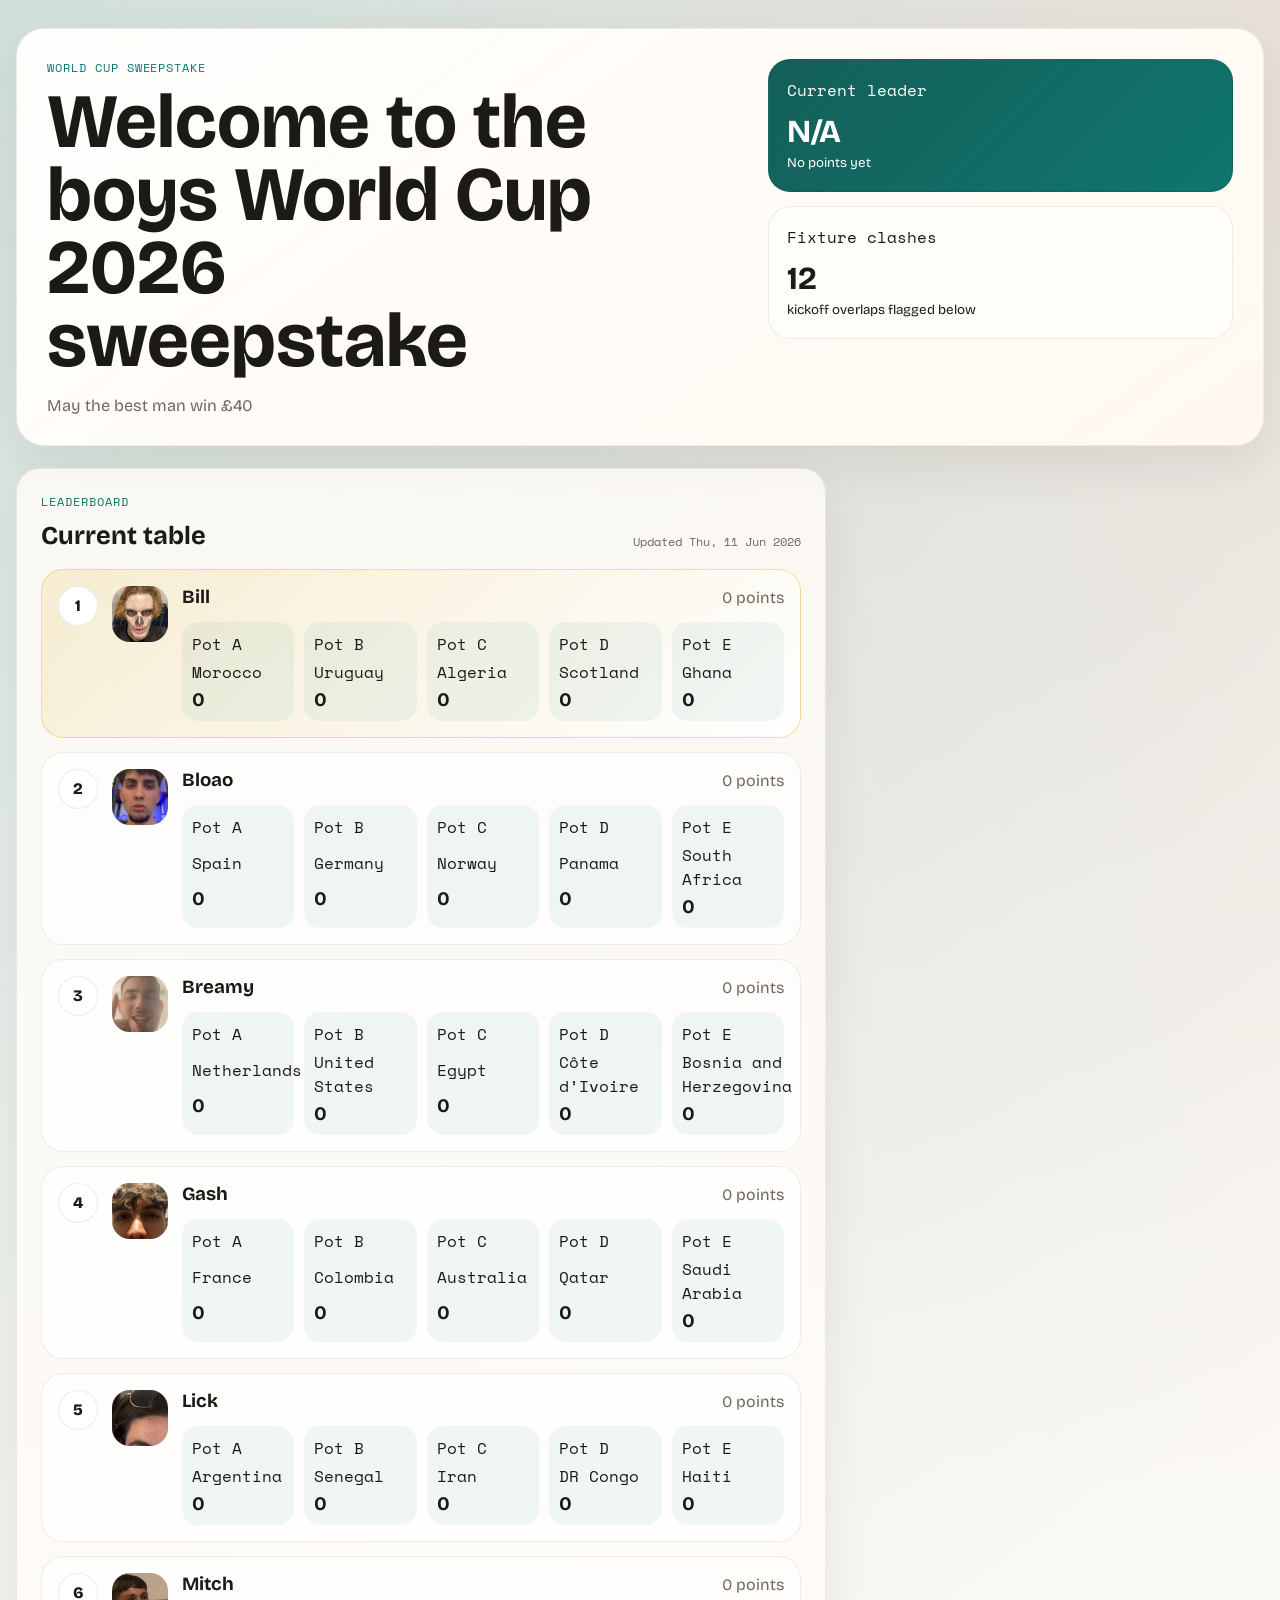
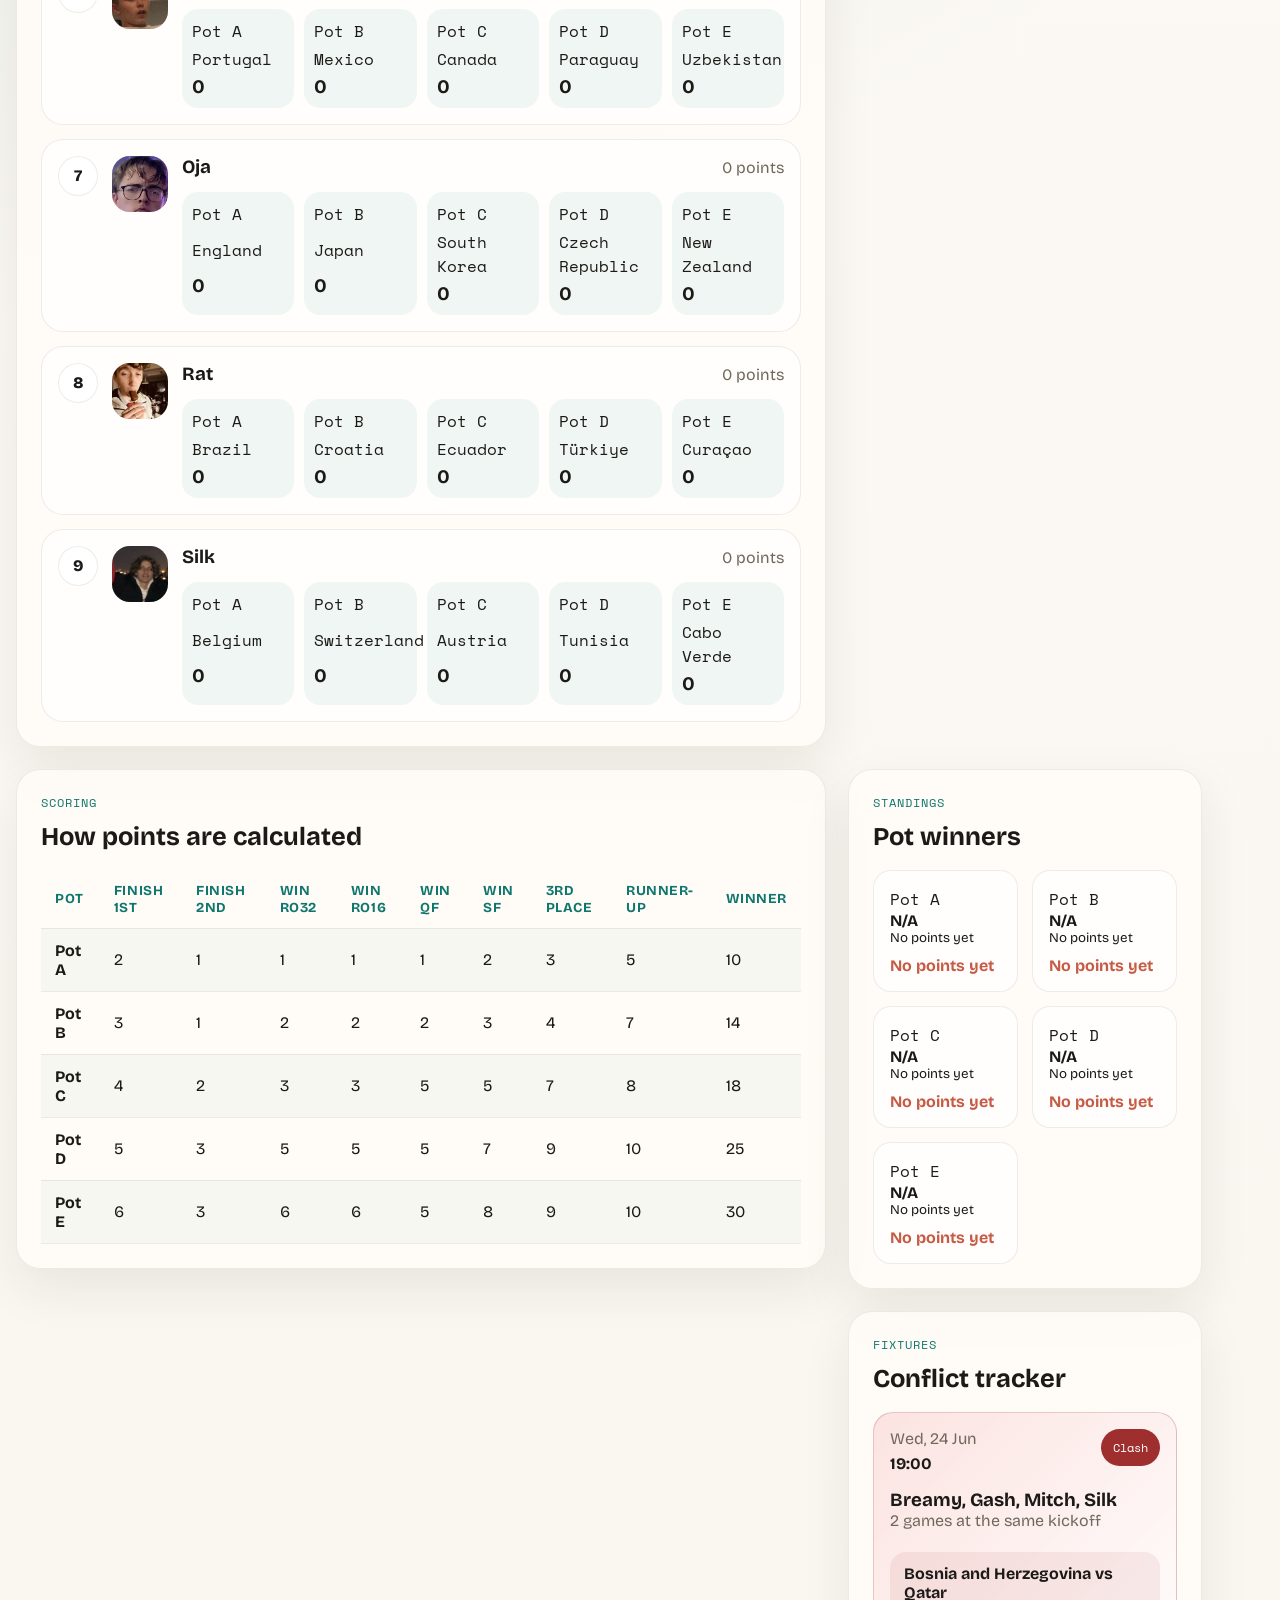
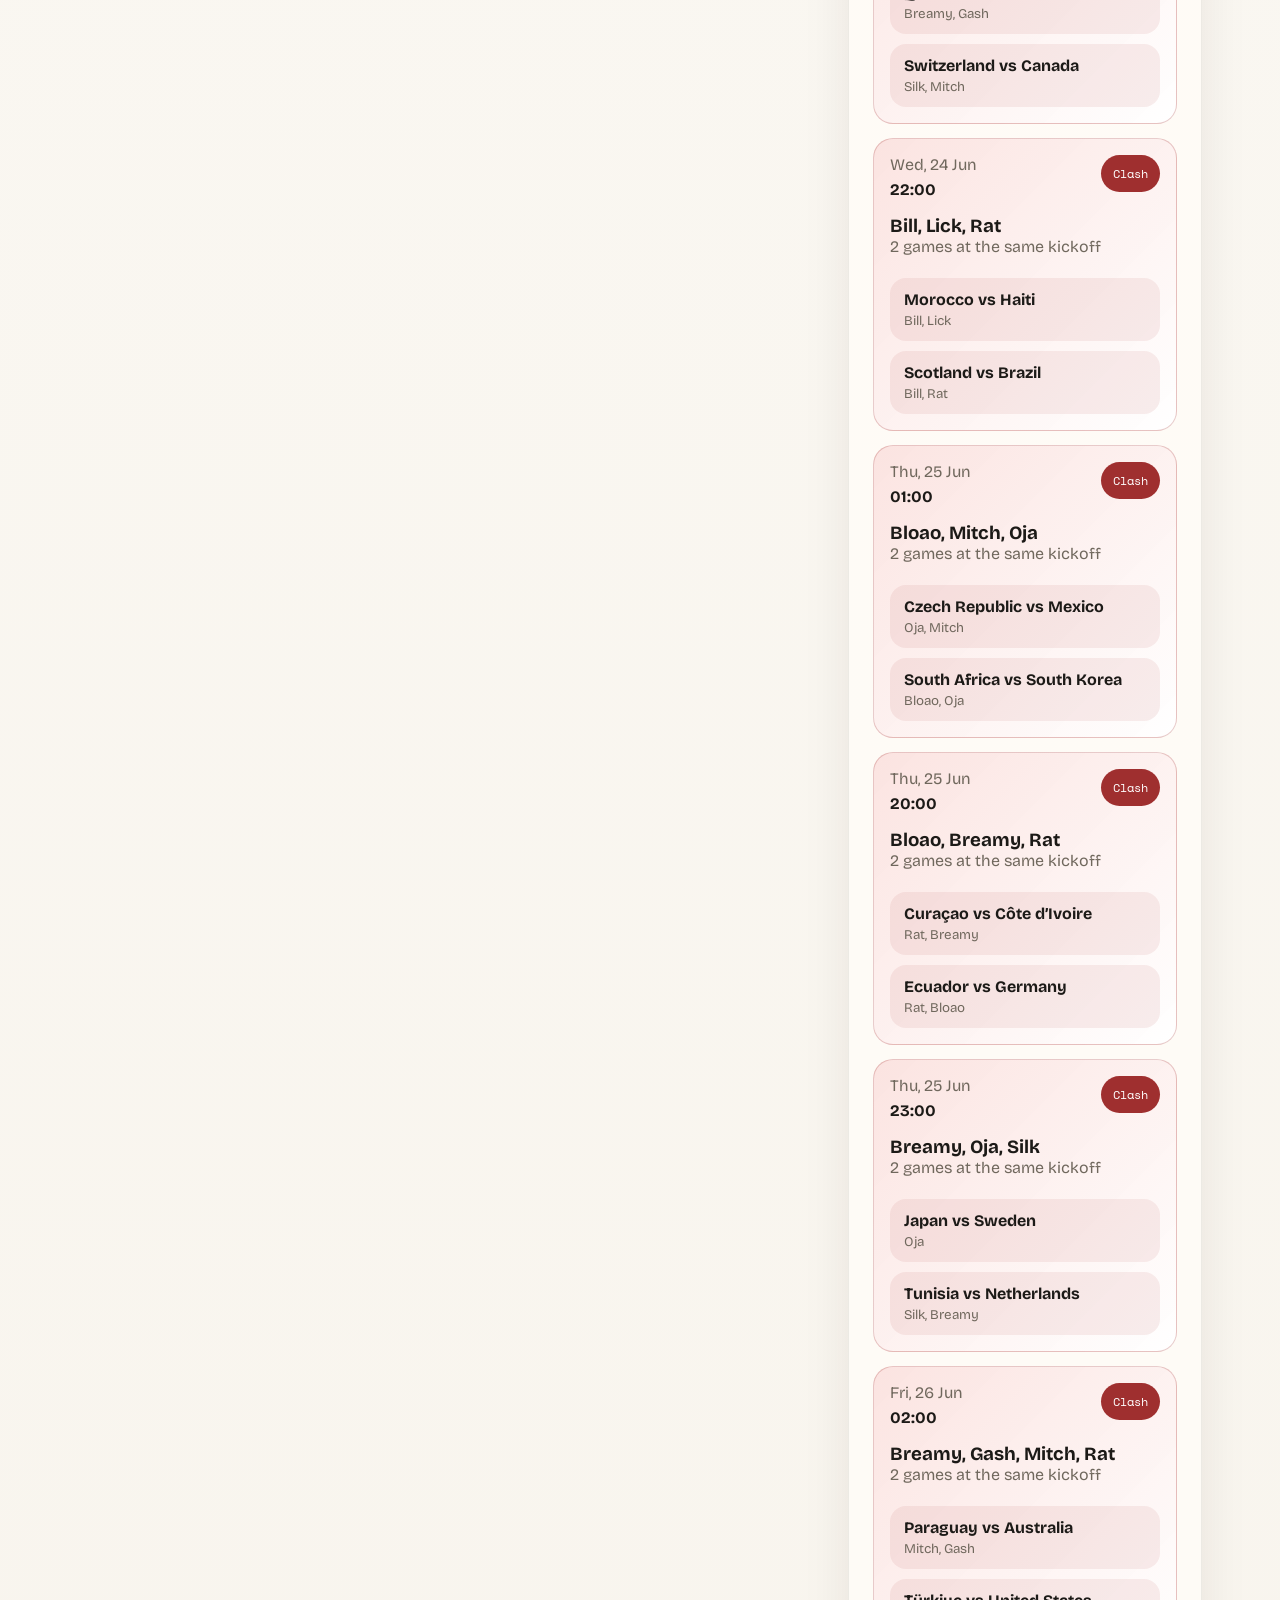
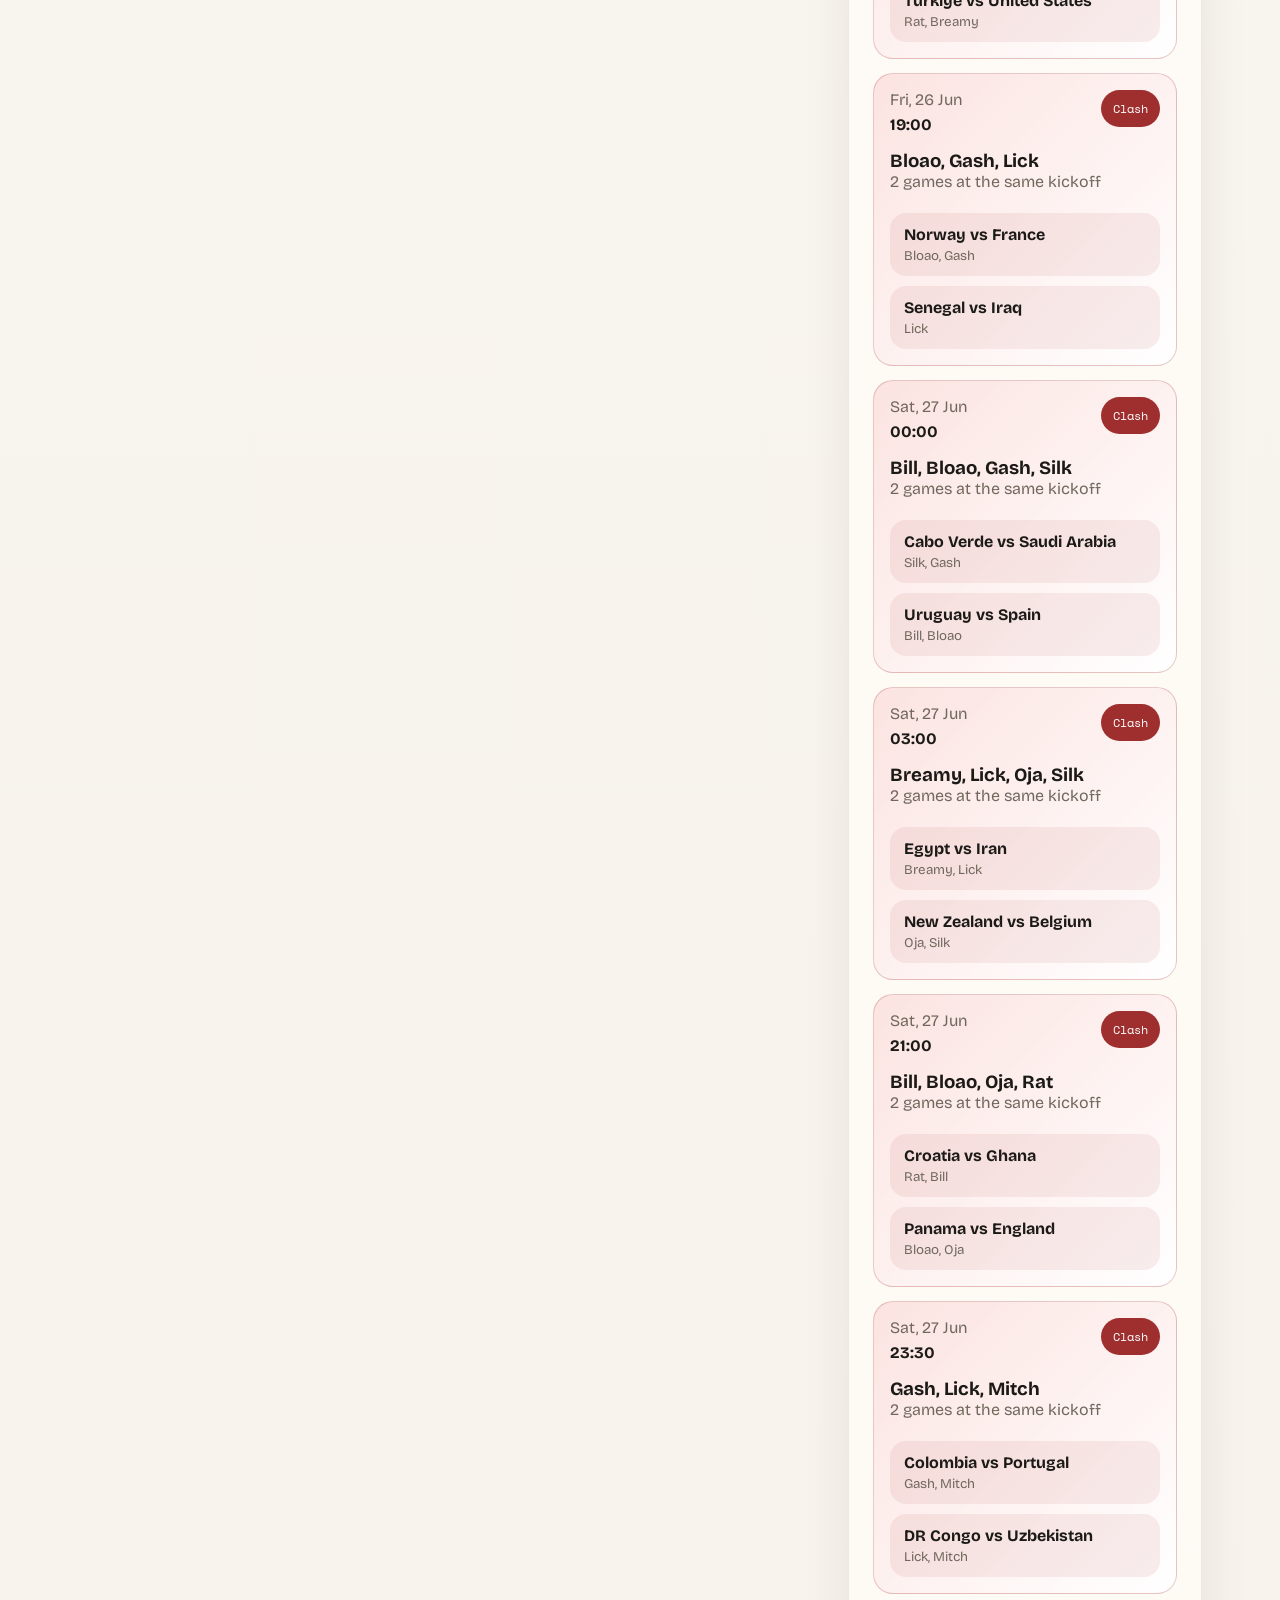
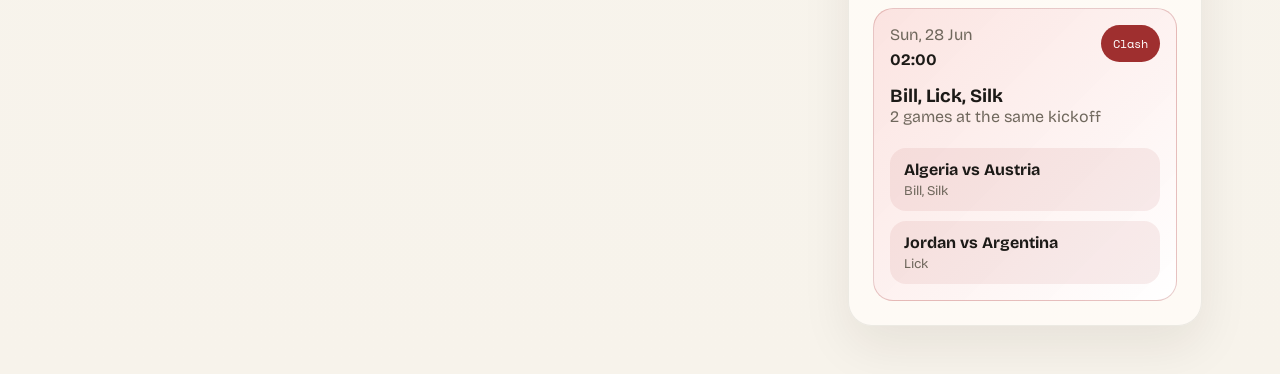
==== index.html @ d871d8a0 "Tighten layout and capitalise displayed names" ====
<!DOCTYPE html>
<html lang="en">
  <head>
    <meta charset="UTF-8" />
    <meta name="viewport" content="width=device-width, initial-scale=1.0" />
    <title>World Cup Sweepstake</title>
    <link rel="preconnect" href="https://fonts.googleapis.com" />
    <link rel="preconnect" href="https://fonts.gstatic.com" crossorigin />
    <link
      href="https://fonts.googleapis.com/css2?family=Bricolage+Grotesque:wght@400;600;700;800&family=Space+Mono:wght@400;700&display=swap"
      rel="stylesheet"
    />
    <link rel="stylesheet" href="./styles.css" />
  </head>
  <body>
    <div class="page-shell">
      <header class="hero">
        <div class="hero-copy">
          <p class="eyebrow">World Cup Sweepstake</p>
          <h1>Welcome to the boys World Cup 2026 sweepstake</h1>
          <p class="intro">May the best man win £40</p>
        </div>
        <div class="hero-panel" id="hero-summary"></div>
      </header>

      <main class="layout">
        <section class="panel leaderboard-panel">
          <div class="panel-heading">
            <div>
              <p class="section-kicker">Leaderboard</p>
              <h2>Current table</h2>
            </div>
            <p class="panel-note" id="last-updated"></p>
          </div>
          <div class="leaderboard-list" id="leaderboard-list"></div>
        </section>

        <section class="panel scoring-panel">
          <div class="panel-heading">
            <div>
              <p class="section-kicker">Scoring</p>
              <h2>How points are calculated</h2>
            </div>
          </div>
          <div class="scoring-table-wrap">
            <table class="scoring-table" id="scoring-table"></table>
          </div>
        </section>

        <section class="panel sidebar-panel">
          <div class="panel-heading">
            <div>
              <p class="section-kicker">Standings</p>
              <h2>Pot winners</h2>
            </div>
          </div>
          <div class="mini-grid" id="pot-leaders"></div>
        </section>

        <section class="panel fixtures-panel">
          <div class="panel-heading">
            <div>
              <p class="section-kicker">Fixtures</p>
              <h2>Conflict tracker</h2>
            </div>
          </div>
          <div class="fixture-list" id="fixture-list"></div>
        </section>
      </main>
    </div>

    <script src="./app.js"></script>
  </body>
</html>
---- styles.css ----
:root {
  --bg: #f7f3eb;
  --paper: rgba(255, 252, 247, 0.84);
  --paper-strong: #fffdf8;
  --ink: #1c1a17;
  --muted: #70685d;
  --line: rgba(28, 26, 23, 0.08);
  --teal: #0f766e;
  --teal-soft: #d8f3ef;
  --gold: #e7b83d;
  --coral: #c65c46;
  --danger: #9f2f2f;
  --danger-soft: #fbe2df;
  --shadow: 0 20px 50px rgba(32, 24, 12, 0.08);
}

* {
  box-sizing: border-box;
}

body {
  margin: 0;
  font-family: "Bricolage Grotesque", sans-serif;
  color: var(--ink);
  background:
    radial-gradient(circle at top left, rgba(15, 118, 110, 0.18), transparent 28%),
    radial-gradient(circle at top right, rgba(198, 92, 70, 0.12), transparent 22%),
    linear-gradient(180deg, #fcfaf6 0%, var(--bg) 100%);
}

img {
  display: block;
  width: 100%;
}

.page-shell {
  width: min(1280px, calc(100% - 32px));
  margin: 0 auto;
  padding: 28px 0 48px;
}

.hero {
  display: grid;
  grid-template-columns: 1.35fr 0.9fr;
  gap: 24px;
  padding: 30px;
  border: 1px solid var(--line);
  border-radius: 28px;
  background:
    linear-gradient(145deg, rgba(255, 255, 255, 0.84), rgba(255, 248, 239, 0.92)),
    var(--paper);
  box-shadow: var(--shadow);
}

.eyebrow,
.section-kicker,
.panel-note,
.summary-card span,
.mini-card span,
.fixture-flag,
.pick-breakdown span {
  font-family: "Space Mono", monospace;
}

.eyebrow,
.section-kicker {
  margin: 0 0 10px;
  color: var(--teal);
  text-transform: uppercase;
  letter-spacing: 0.08em;
  font-size: 0.75rem;
}

.hero h1 {
  margin: 0;
  max-width: 12ch;
  font-size: clamp(2.4rem, 6vw, 4.8rem);
  line-height: 0.95;
}

.intro {
  max-width: 54ch;
  margin: 18px 0 0;
  font-size: 1.02rem;
  color: var(--muted);
}

.hero-panel {
  display: grid;
  gap: 14px;
  align-content: start;
}

.summary-card {
  padding: 18px 18px 20px;
  border-radius: 22px;
  border: 1px solid var(--line);
  background: var(--paper-strong);
}

.summary-card.accent {
  background: linear-gradient(135deg, #145f59, #0f766e);
  color: white;
}

.summary-card span,
.summary-card small {
  display: block;
}

.summary-card strong {
  display: block;
  margin: 10px 0 4px;
  font-size: 2rem;
}

.layout {
  display: grid;
  grid-template-columns: 1.15fr 0.85fr;
  gap: 22px;
  margin-top: 22px;
  align-items: start;
}

.panel {
  padding: 24px;
  border-radius: 24px;
  border: 1px solid var(--line);
  background: var(--paper);
  box-shadow: var(--shadow);
}

.panel-heading {
  display: flex;
  justify-content: space-between;
  gap: 20px;
  align-items: flex-end;
  margin-bottom: 18px;
}

.panel-heading h2 {
  margin: 0;
  font-size: 1.6rem;
}

.panel-note {
  margin: 0;
  color: var(--muted);
  font-size: 0.78rem;
}

.leaderboard-panel,
.scoring-panel {
  grid-column: 1 / 2;
}

.sidebar-panel,
.fixtures-panel {
  grid-column: 2 / 3;
}

.leaderboard-list,
.fixture-list,
.mini-grid {
  display: grid;
  gap: 14px;
}

.leader-row {
  display: grid;
  grid-template-columns: auto auto 1fr;
  gap: 14px;
  padding: 16px;
  border-radius: 22px;
  border: 1px solid var(--line);
  background: rgba(255, 255, 255, 0.68);
}

.leader-row.top {
  background: linear-gradient(135deg, rgba(231, 184, 61, 0.18), rgba(255, 255, 255, 0.9));
  border-color: rgba(231, 184, 61, 0.45);
}

.rank-chip {
  width: 40px;
  height: 40px;
  border-radius: 999px;
  display: grid;
  place-items: center;
  font-weight: 800;
  background: #fff;
  border: 1px solid var(--line);
}

.avatar {
  width: 56px;
  height: 56px;
  border-radius: 18px;
  overflow: hidden;
  display: grid;
  place-items: center;
  font-weight: 800;
  background: linear-gradient(135deg, var(--teal-soft), #fdf6e3);
  color: var(--teal);
}

.avatar.has-photo {
  background: #ddd;
}

.avatar img {
  width: 100%;
  height: 100%;
  object-fit: cover;
  transform: translate(var(--photo-offset-x, 0%), var(--photo-offset-y, 0%)) scale(var(--photo-scale, 1));
  transform-origin: center;
}

.leader-head {
  display: flex;
  justify-content: space-between;
  gap: 16px;
  align-items: baseline;
}

.leader-head h3,
.fixture-main h3 {
  margin: 0;
}

.leader-head p,
.fixture-main p {
  margin: 0;
  color: var(--muted);
}

.pick-breakdown {
  list-style: none;
  margin: 14px 0 0;
  padding: 0;
  display: grid;
  grid-template-columns: repeat(5, minmax(0, 1fr));
  gap: 10px;
}

.pick-breakdown li {
  display: grid;
  gap: 4px;
  padding: 10px;
  border-radius: 16px;
  background: rgba(15, 118, 110, 0.06);
}

.pick-breakdown strong {
  font-size: 1.2rem;
}

.mini-grid {
  grid-template-columns: repeat(2, minmax(0, 1fr));
}

.mini-card {
  padding: 16px;
  border-radius: 18px;
  background: rgba(255, 255, 255, 0.72);
  border: 1px solid var(--line);
}

.mini-card strong,
.mini-card small,
.mini-card em {
  display: block;
}

.mini-card em {
  margin-top: 10px;
  font-style: normal;
  color: var(--coral);
  font-weight: 700;
}

.fixture-row {
  display: grid;
  gap: 16px;
  padding: 16px;
  border-radius: 20px;
  background: rgba(255, 255, 255, 0.76);
  border: 1px solid var(--line);
}

.fixture-row.conflict {
  background: linear-gradient(135deg, rgba(251, 226, 223, 0.95), rgba(255, 255, 255, 0.92));
  border-color: rgba(159, 47, 47, 0.24);
}

.fixture-row p {
  margin: 0 0 6px;
  color: var(--muted);
}

.fixture-slot {
  display: flex;
  justify-content: space-between;
  gap: 16px;
  align-items: flex-start;
}

.fixture-games {
  display: grid;
  gap: 10px;
}

.fixture-game {
  padding: 12px 14px;
  border-radius: 16px;
  background: rgba(159, 47, 47, 0.08);
}

.fixture-game strong,
.fixture-game small {
  display: block;
}

.fixture-game small {
  margin-top: 4px;
  color: var(--muted);
}

.fixture-flag {
  padding: 9px 12px;
  border-radius: 999px;
  background: rgba(15, 118, 110, 0.1);
  color: var(--teal);
  font-size: 0.78rem;
}

.fixture-row.conflict .fixture-flag {
  background: var(--danger);
  color: white;
}

.scoring-table-wrap {
  overflow-x: auto;
}

.scoring-table {
  width: 100%;
  border-collapse: collapse;
  min-width: 760px;
}

.scoring-table th,
.scoring-table td {
  padding: 12px 14px;
  border-bottom: 1px solid var(--line);
  text-align: left;
}

.scoring-table thead th {
  font-size: 0.86rem;
  text-transform: uppercase;
  letter-spacing: 0.04em;
  color: var(--teal);
}

.scoring-table tbody tr:nth-child(odd) {
  background: rgba(15, 118, 110, 0.03);
}

@media (max-width: 980px) {
  .hero,
  .layout {
    grid-template-columns: 1fr;
  }

  .leaderboard-panel,
  .scoring-panel,
  .sidebar-panel,
  .fixtures-panel {
    grid-column: auto;
  }

  .mini-grid {
    grid-template-columns: 1fr;
  }

  .pick-breakdown {
    grid-template-columns: repeat(2, minmax(0, 1fr));
  }
}

@media (max-width: 640px) {
  .page-shell {
    width: min(100% - 20px, 1280px);
    padding-top: 16px;
  }

  .hero,
  .panel {
    padding: 18px;
    border-radius: 20px;
  }

  .hero h1 {
    max-width: none;
  }

  .leader-row,
  .fixture-row {
    grid-template-columns: 1fr;
  }

  .leader-head,
  .fixture-slot,
  .panel-heading {
    flex-direction: column;
    align-items: flex-start;
  }

  .pick-breakdown {
    grid-template-columns: 1fr;
  }
}
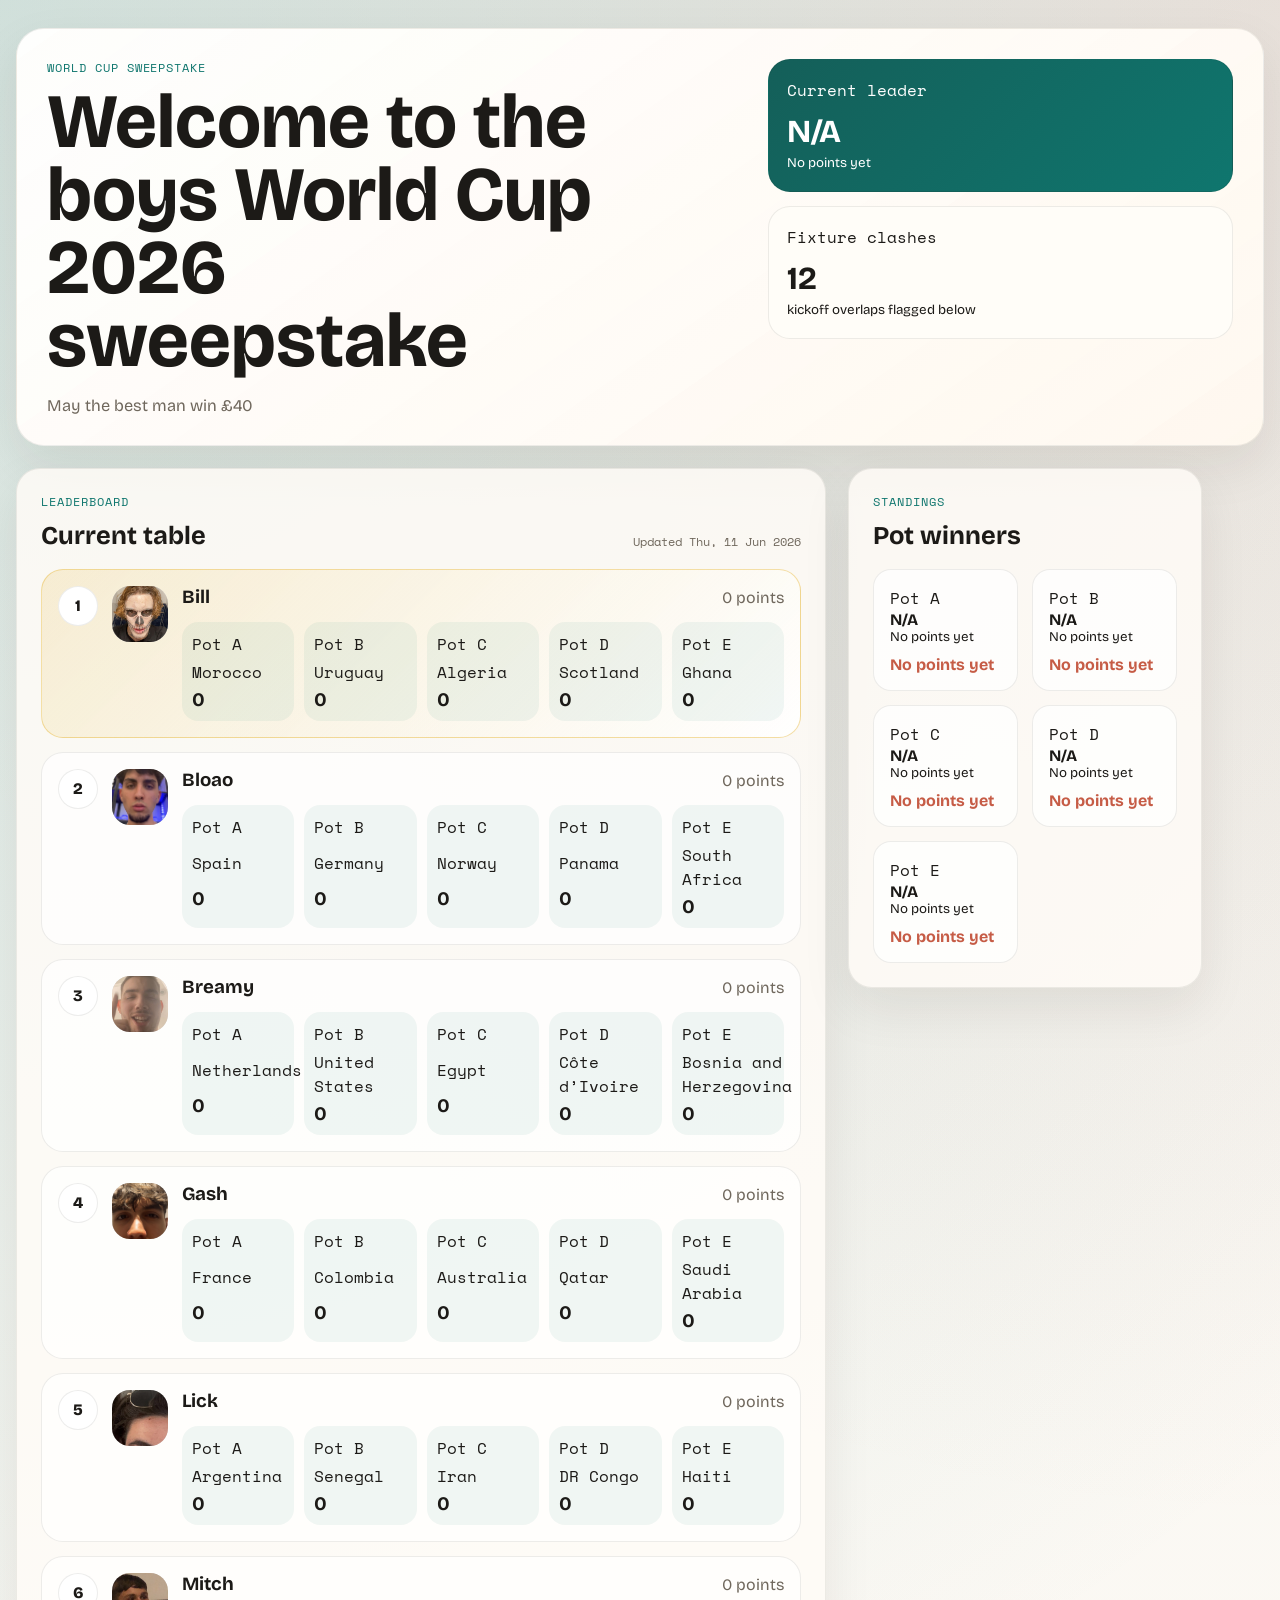
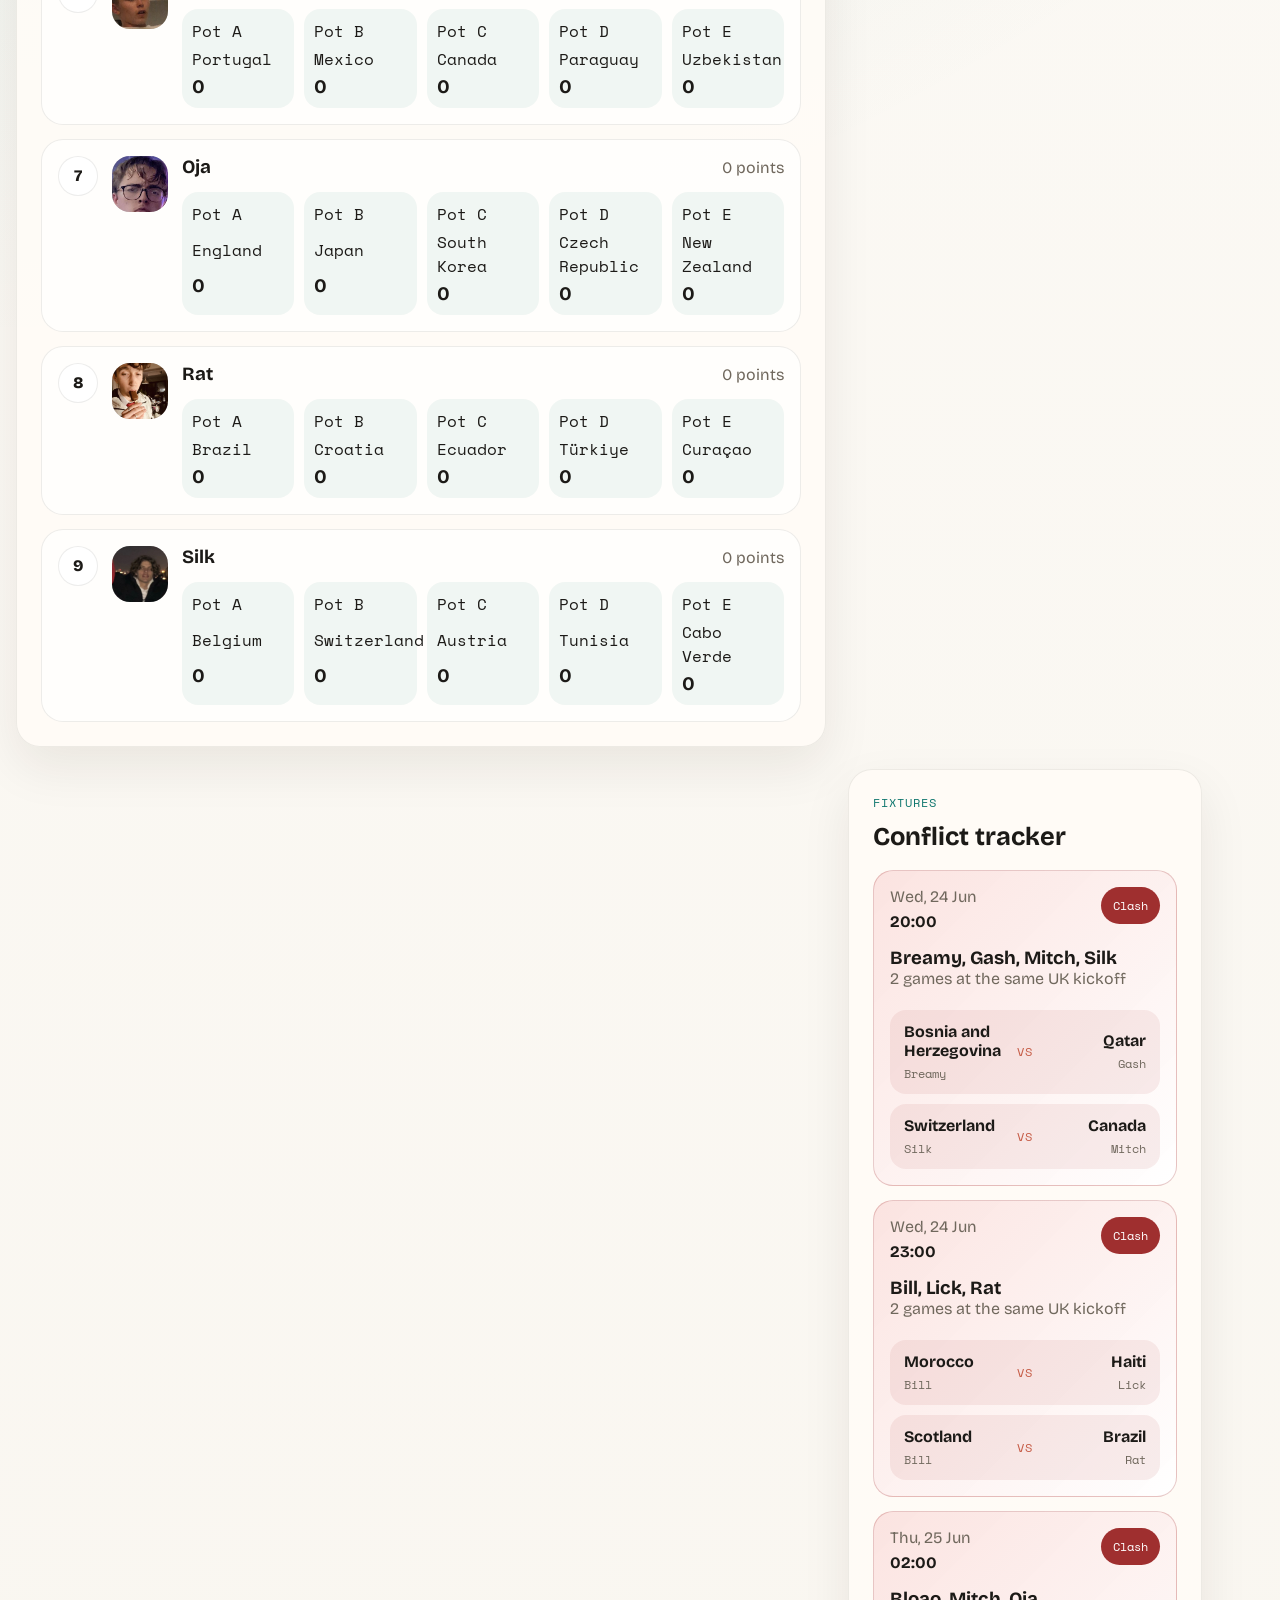
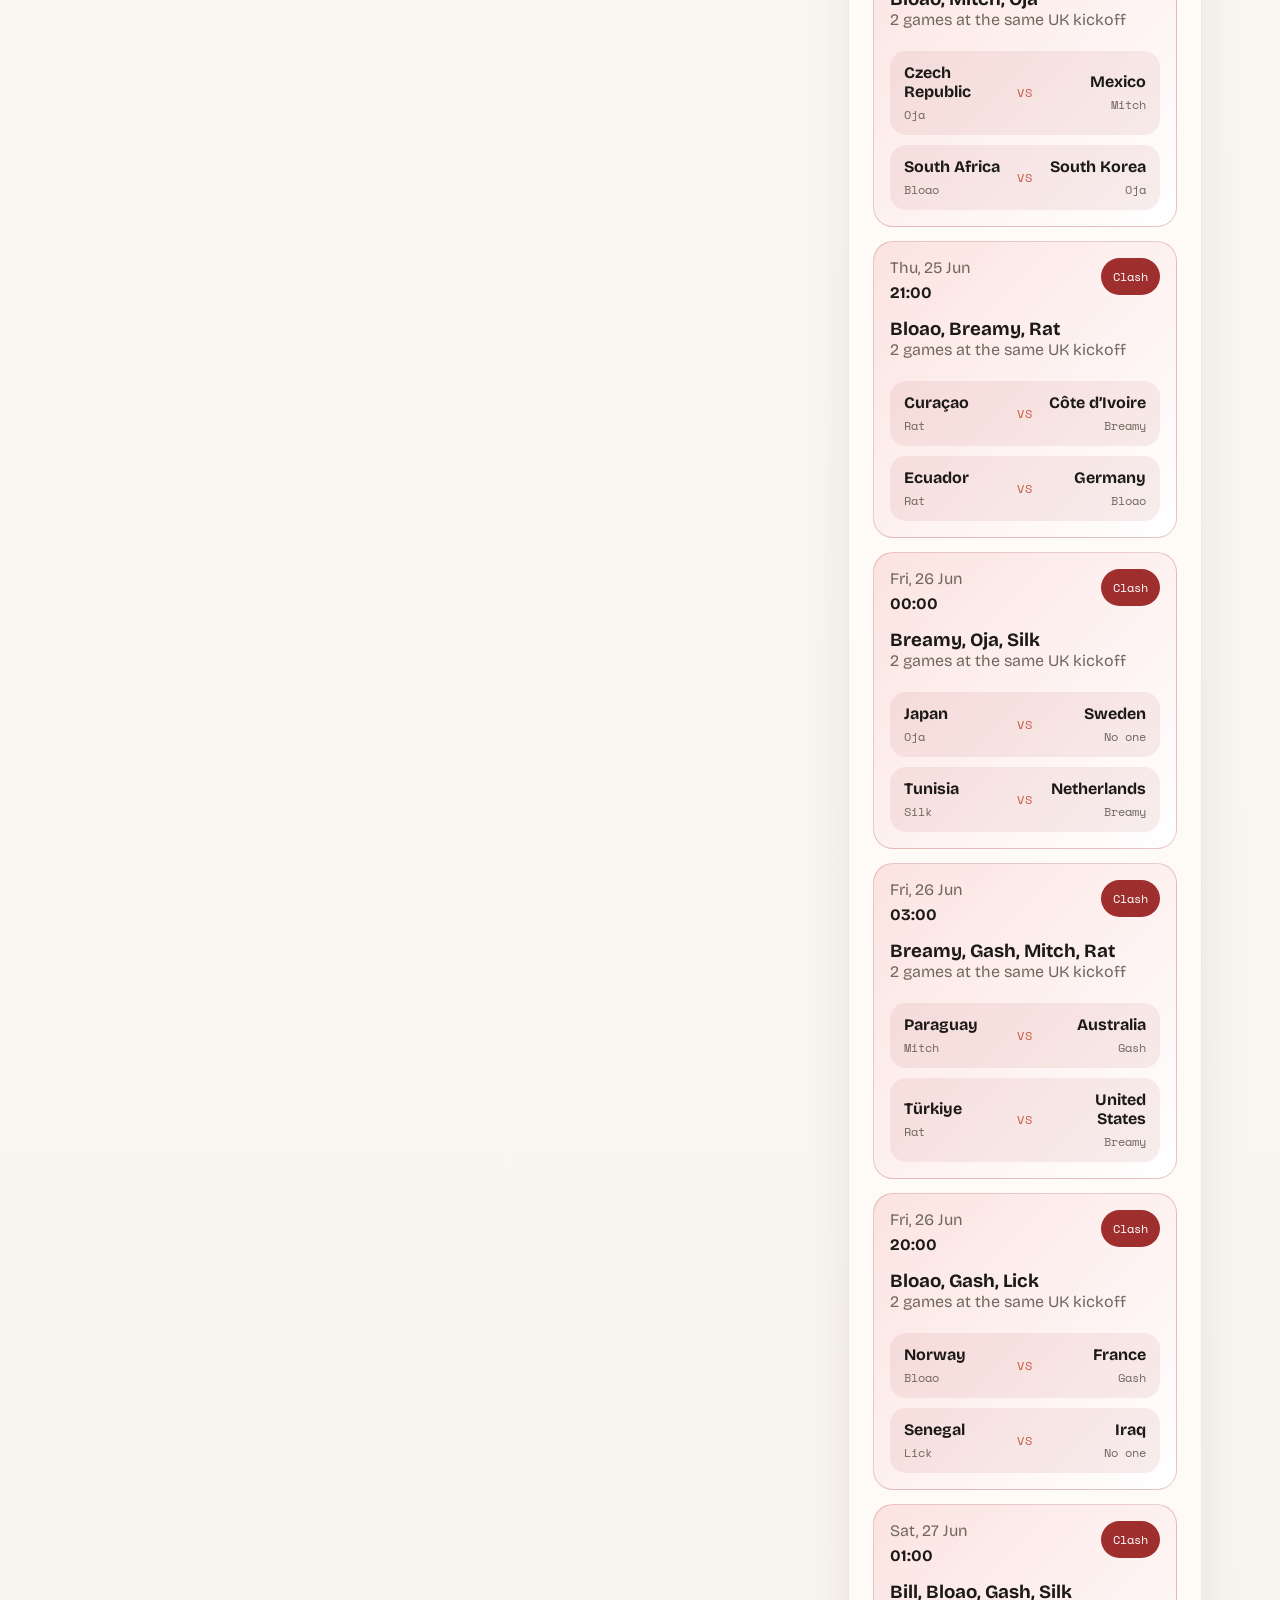
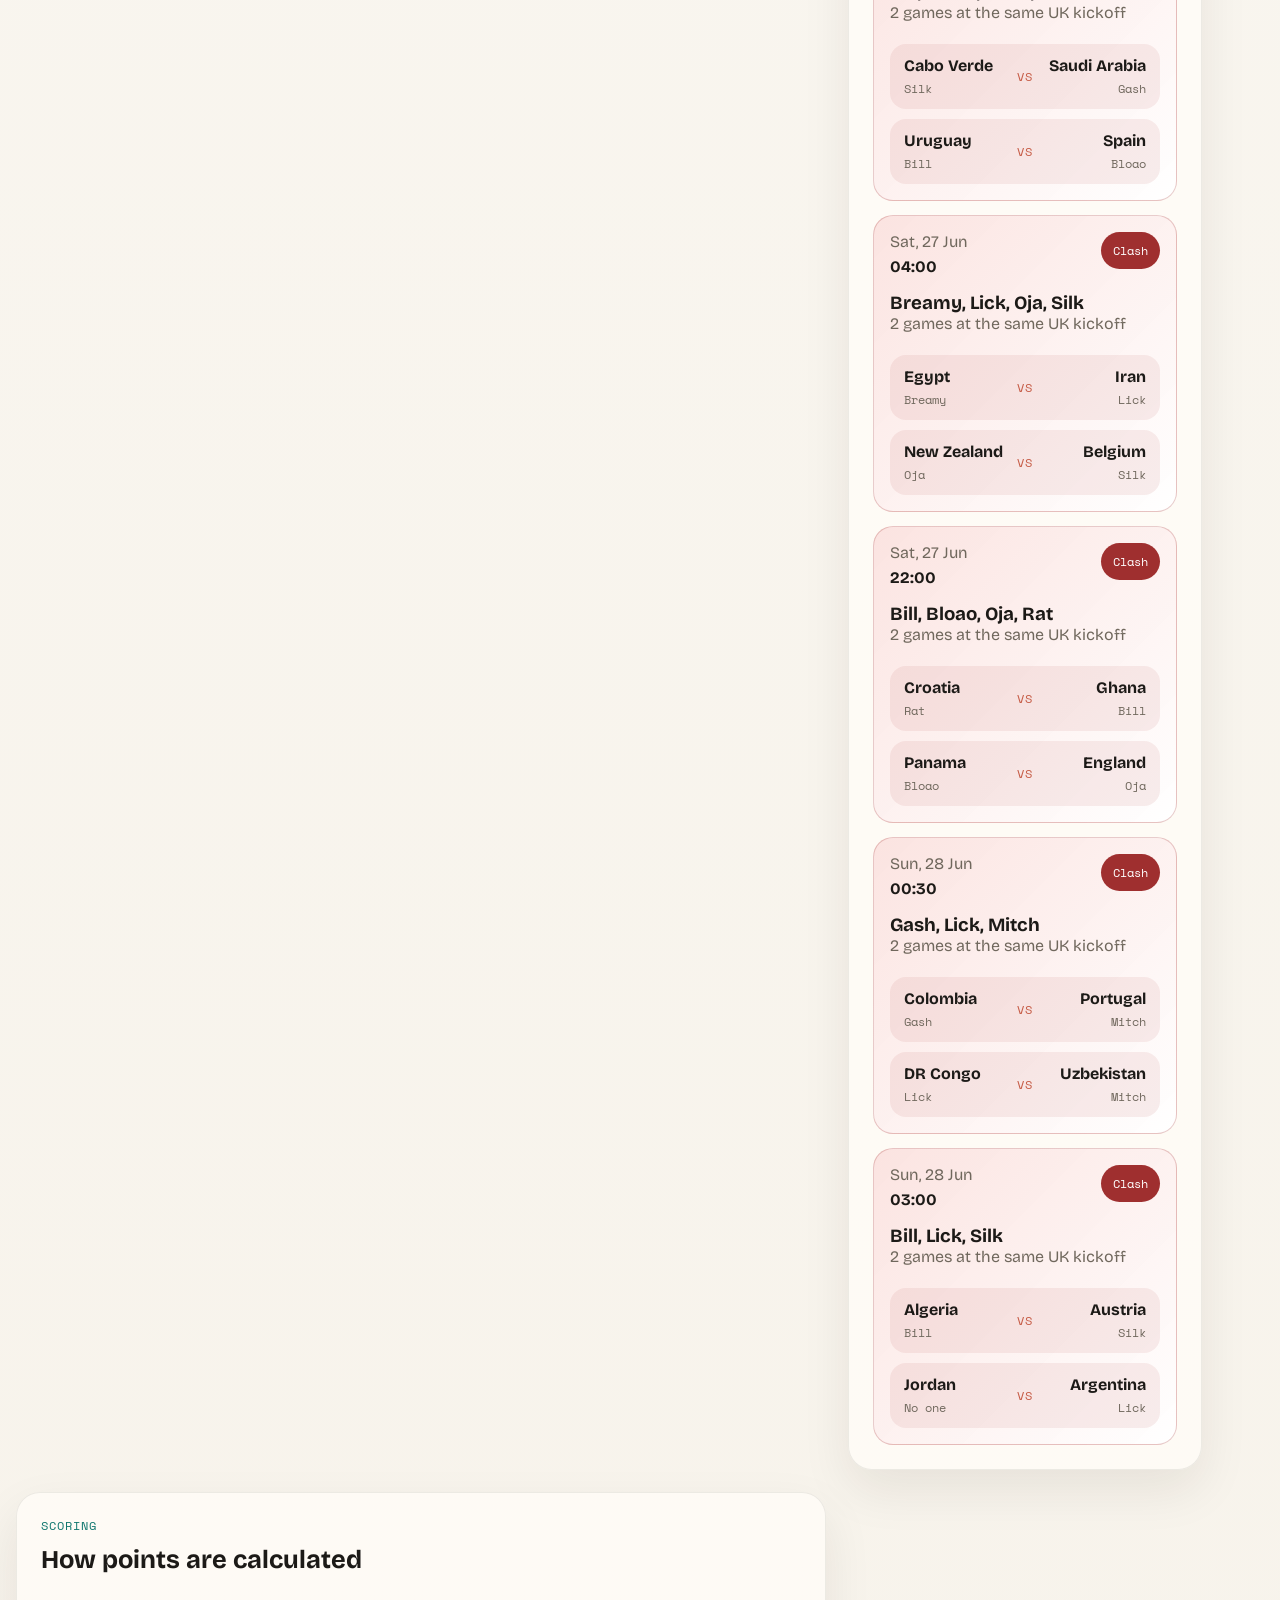
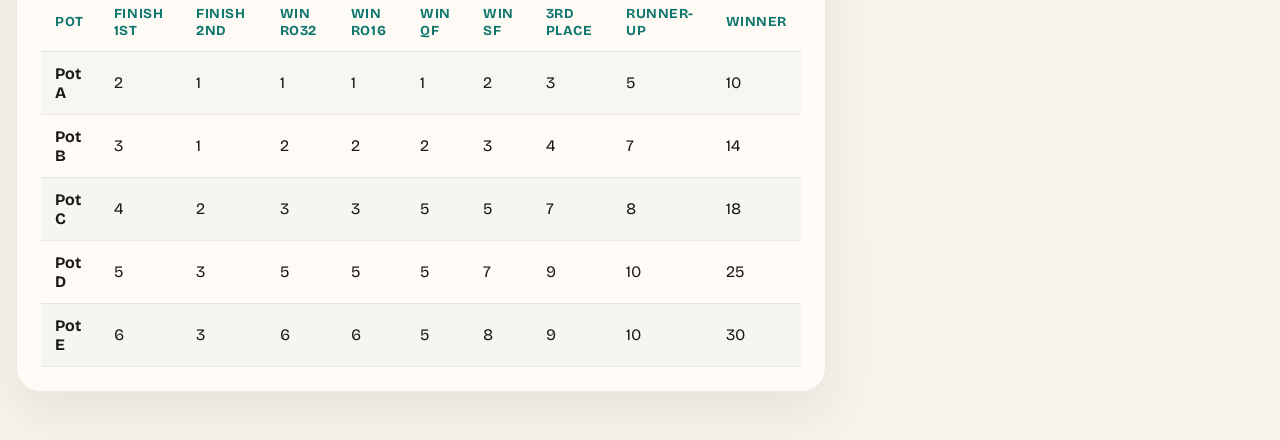
==== commit f2c5afce: "Reorder sidebar and scoring panels" ====
--- a/index.html
+++ b/index.html
@@ -35,18 +35,6 @@
           <div class="leaderboard-list" id="leaderboard-list"></div>
         </section>
 
-        <section class="panel scoring-panel">
-          <div class="panel-heading">
-            <div>
-              <p class="section-kicker">Scoring</p>
-              <h2>How points are calculated</h2>
-            </div>
-          </div>
-          <div class="scoring-table-wrap">
-            <table class="scoring-table" id="scoring-table"></table>
-          </div>
-        </section>
-
         <section class="panel sidebar-panel">
           <div class="panel-heading">
             <div>
@@ -66,6 +54,18 @@
           </div>
           <div class="fixture-list" id="fixture-list"></div>
         </section>
+
+        <section class="panel scoring-panel">
+          <div class="panel-heading">
+            <div>
+              <p class="section-kicker">Scoring</p>
+              <h2>How points are calculated</h2>
+            </div>
+          </div>
+          <div class="scoring-table-wrap">
+            <table class="scoring-table" id="scoring-table"></table>
+          </div>
+        </section>
       </main>
     </div>
 
--- a/styles.css
+++ b/styles.css
@@ -326,6 +326,38 @@
   color: var(--muted);
 }
 
+.fixture-matchup {
+  display: grid;
+  grid-template-columns: 1fr auto 1fr;
+  gap: 12px;
+  align-items: center;
+}
+
+.fixture-team {
+  min-width: 0;
+}
+
+.fixture-team:last-child {
+  text-align: right;
+}
+
+.fixture-team strong {
+  font-size: 1rem;
+}
+
+.fixture-team small {
+  font-family: "Space Mono", monospace;
+  font-size: 0.76rem;
+}
+
+.fixture-versus {
+  font-family: "Space Mono", monospace;
+  color: var(--coral);
+  text-transform: uppercase;
+  font-size: 0.72rem;
+  letter-spacing: 0.08em;
+}
+
 .fixture-flag {
   padding: 9px 12px;
   border-radius: 999px;
@@ -420,4 +452,12 @@
   .pick-breakdown {
     grid-template-columns: 1fr;
   }
-}
+
+  .fixture-matchup {
+    grid-template-columns: 1fr;
+  }
+
+  .fixture-team:last-child {
+    text-align: left;
+  }
+}
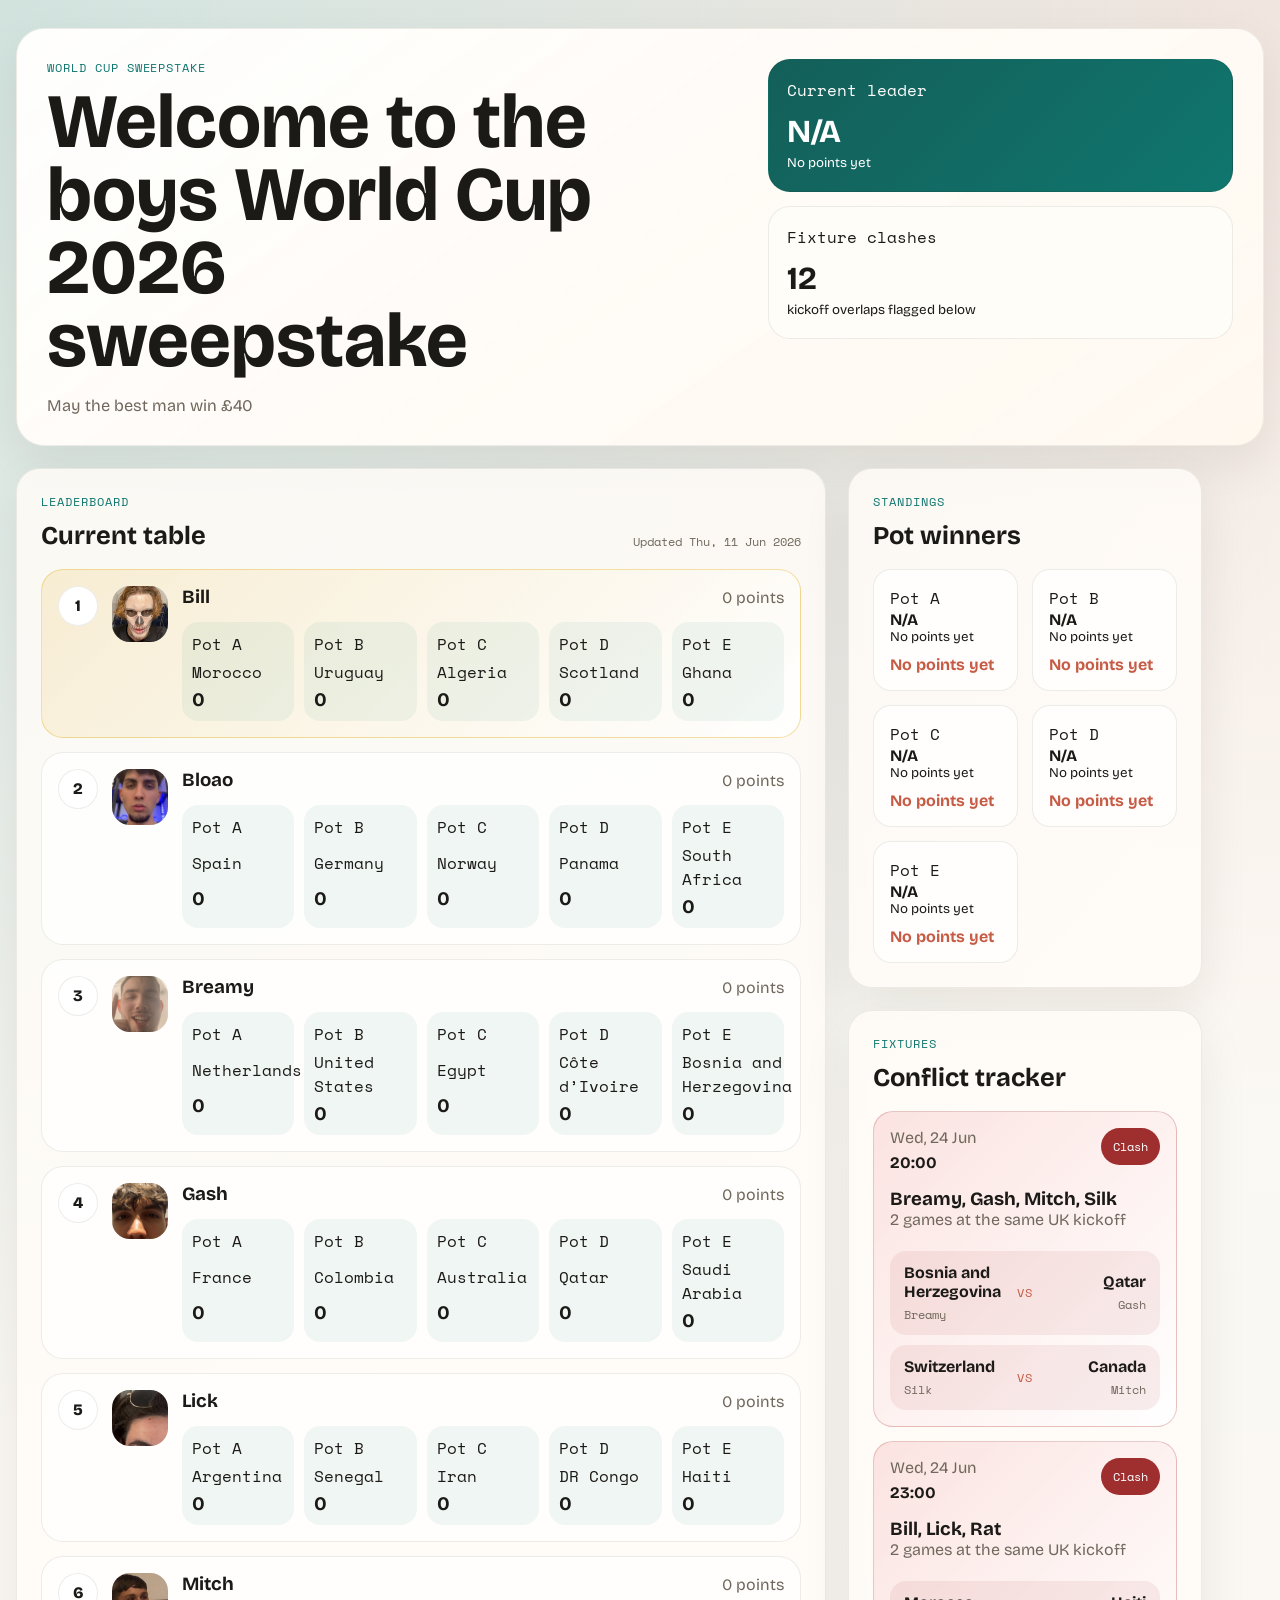
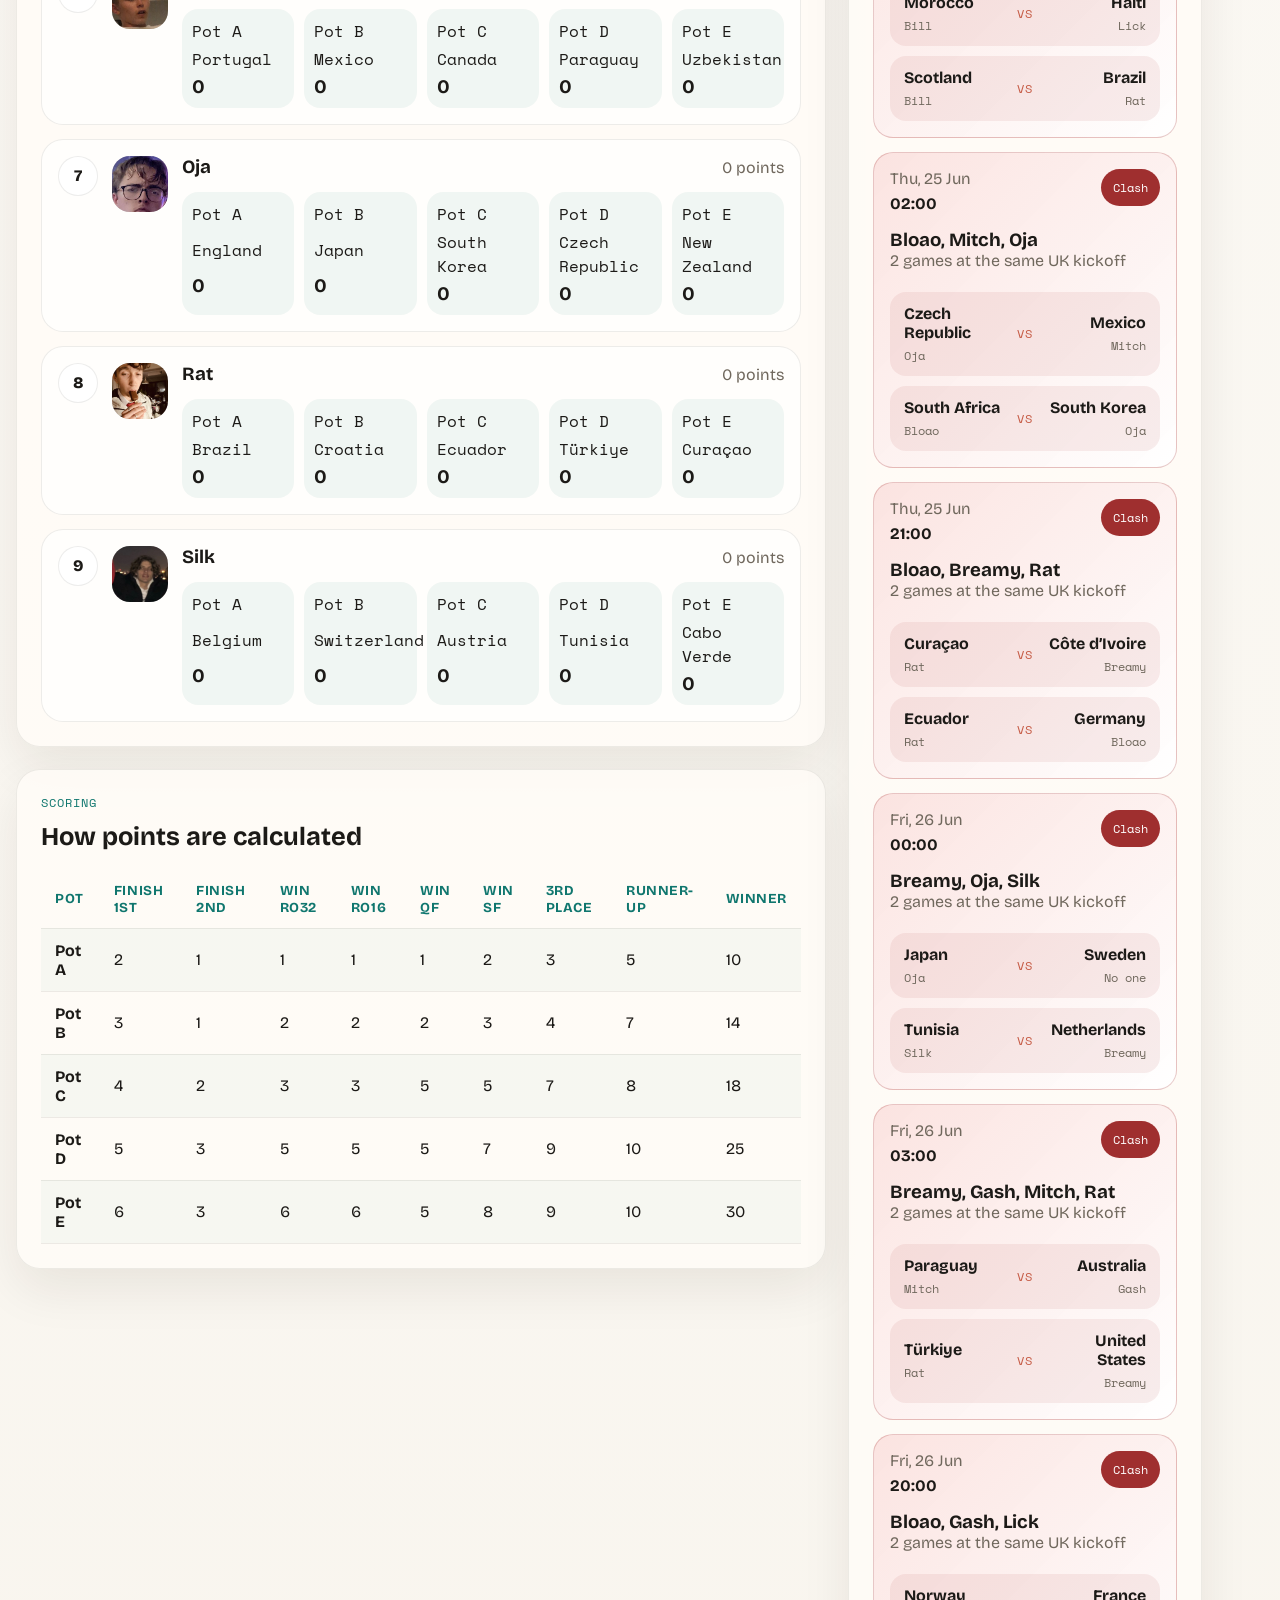
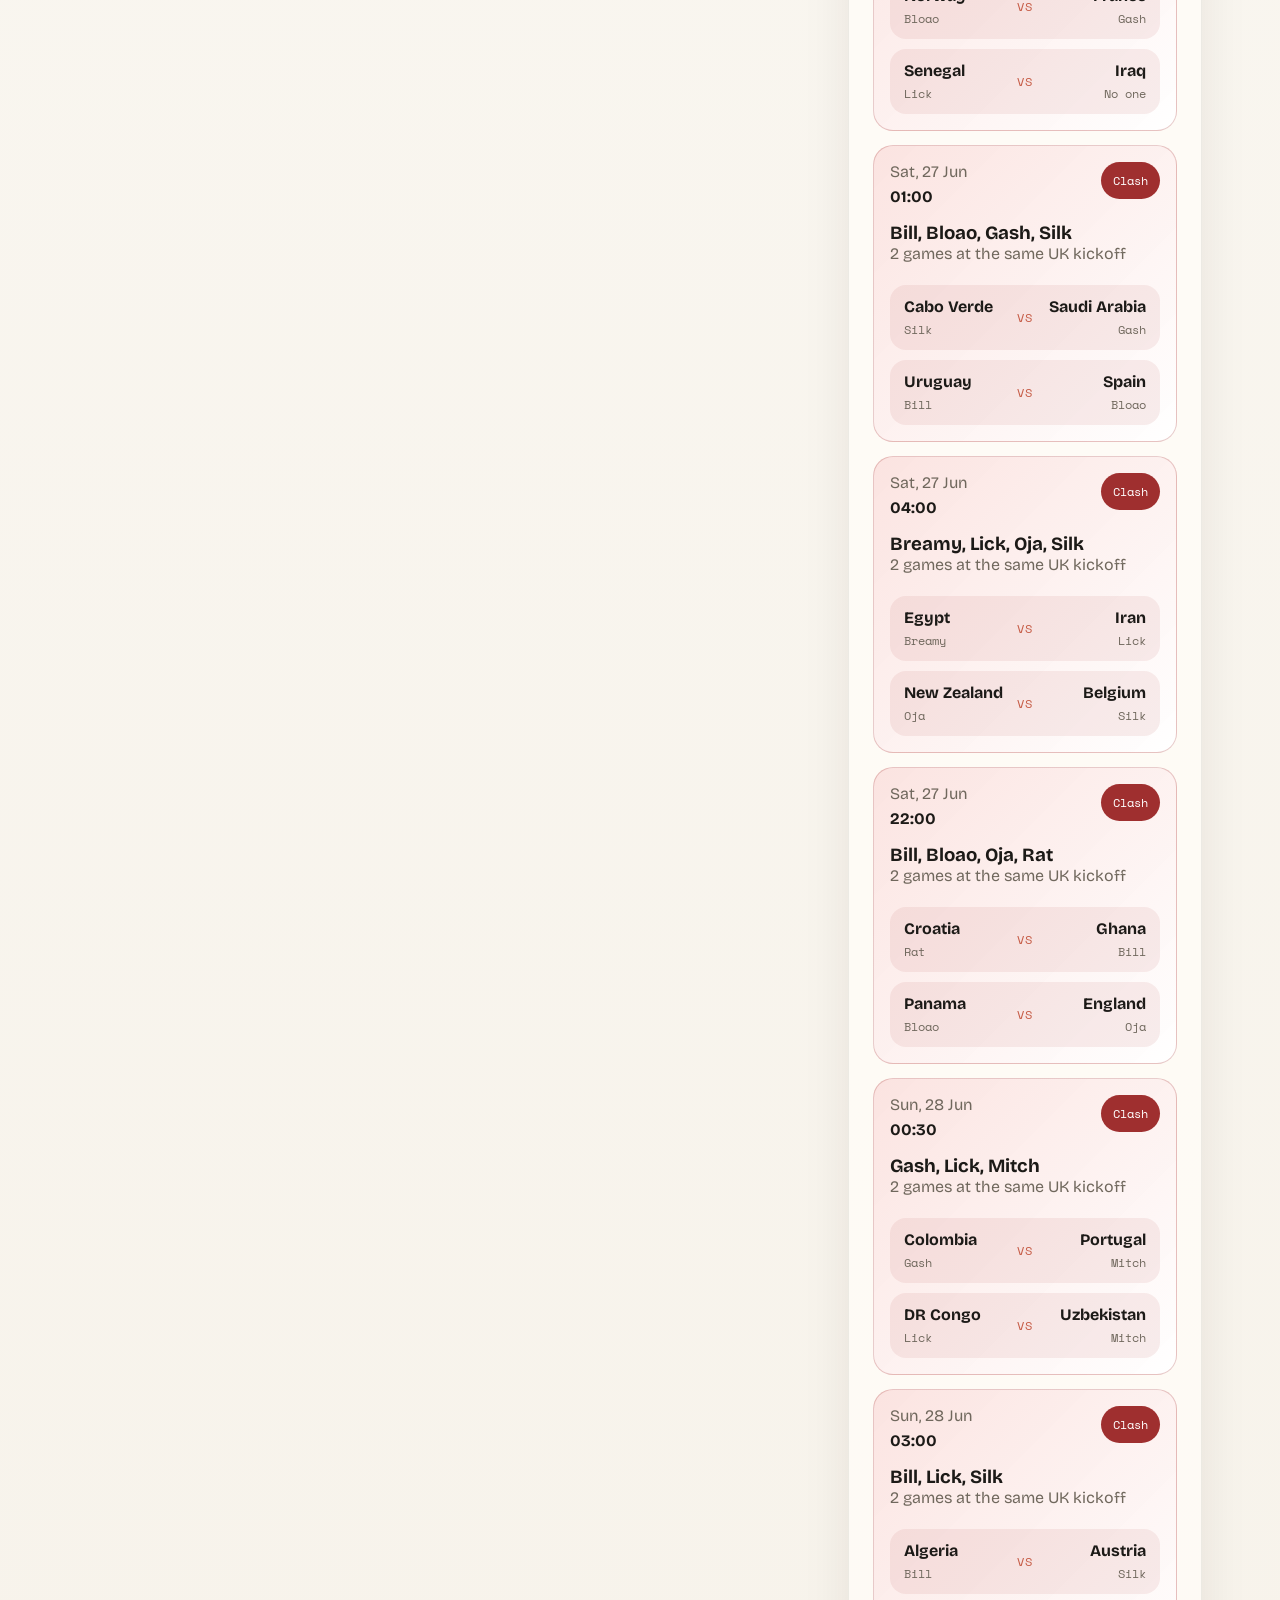
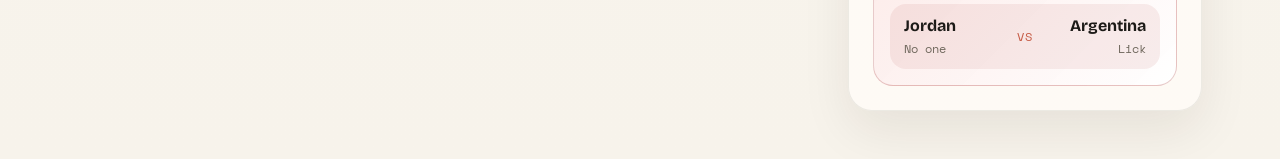
==== commit 4e890eb2: "Stack sidebar panels to remove gap" ====
--- a/index.html
+++ b/index.html
@@ -24,48 +24,52 @@
       </header>
 
       <main class="layout">
-        <section class="panel leaderboard-panel">
-          <div class="panel-heading">
-            <div>
-              <p class="section-kicker">Leaderboard</p>
-              <h2>Current table</h2>
+        <div class="column-stack main-column">
+          <section class="panel leaderboard-panel">
+            <div class="panel-heading">
+              <div>
+                <p class="section-kicker">Leaderboard</p>
+                <h2>Current table</h2>
+              </div>
+              <p class="panel-note" id="last-updated"></p>
             </div>
-            <p class="panel-note" id="last-updated"></p>
-          </div>
-          <div class="leaderboard-list" id="leaderboard-list"></div>
-        </section>
+            <div class="leaderboard-list" id="leaderboard-list"></div>
+          </section>
 
-        <section class="panel sidebar-panel">
-          <div class="panel-heading">
-            <div>
-              <p class="section-kicker">Standings</p>
-              <h2>Pot winners</h2>
+          <section class="panel scoring-panel">
+            <div class="panel-heading">
+              <div>
+                <p class="section-kicker">Scoring</p>
+                <h2>How points are calculated</h2>
+              </div>
             </div>
-          </div>
-          <div class="mini-grid" id="pot-leaders"></div>
-        </section>
+            <div class="scoring-table-wrap">
+              <table class="scoring-table" id="scoring-table"></table>
+            </div>
+          </section>
+        </div>
 
-        <section class="panel fixtures-panel">
-          <div class="panel-heading">
-            <div>
-              <p class="section-kicker">Fixtures</p>
-              <h2>Conflict tracker</h2>
+        <div class="column-stack side-column">
+          <section class="panel sidebar-panel">
+            <div class="panel-heading">
+              <div>
+                <p class="section-kicker">Standings</p>
+                <h2>Pot winners</h2>
+              </div>
             </div>
-          </div>
-          <div class="fixture-list" id="fixture-list"></div>
-        </section>
+            <div class="mini-grid" id="pot-leaders"></div>
+          </section>
 
-        <section class="panel scoring-panel">
-          <div class="panel-heading">
-            <div>
-              <p class="section-kicker">Scoring</p>
-              <h2>How points are calculated</h2>
+          <section class="panel fixtures-panel">
+            <div class="panel-heading">
+              <div>
+                <p class="section-kicker">Fixtures</p>
+                <h2>Conflict tracker</h2>
+              </div>
             </div>
-          </div>
-          <div class="scoring-table-wrap">
-            <table class="scoring-table" id="scoring-table"></table>
-          </div>
-        </section>
+            <div class="fixture-list" id="fixture-list"></div>
+          </section>
+        </div>
       </main>
     </div>
 
--- a/styles.css
+++ b/styles.css
@@ -122,6 +122,12 @@
   align-items: start;
 }
 
+.column-stack {
+  display: grid;
+  gap: 22px;
+  align-content: start;
+}
+
 .panel {
   padding: 24px;
   border-radius: 24px;
@@ -149,16 +155,6 @@
   font-size: 0.78rem;
 }
 
-.leaderboard-panel,
-.scoring-panel {
-  grid-column: 1 / 2;
-}
-
-.sidebar-panel,
-.fixtures-panel {
-  grid-column: 2 / 3;
-}
-
 .leaderboard-list,
 .fixture-list,
 .mini-grid {
@@ -405,13 +401,6 @@
     grid-template-columns: 1fr;
   }
 
-  .leaderboard-panel,
-  .scoring-panel,
-  .sidebar-panel,
-  .fixtures-panel {
-    grid-column: auto;
-  }
-
   .mini-grid {
     grid-template-columns: 1fr;
   }
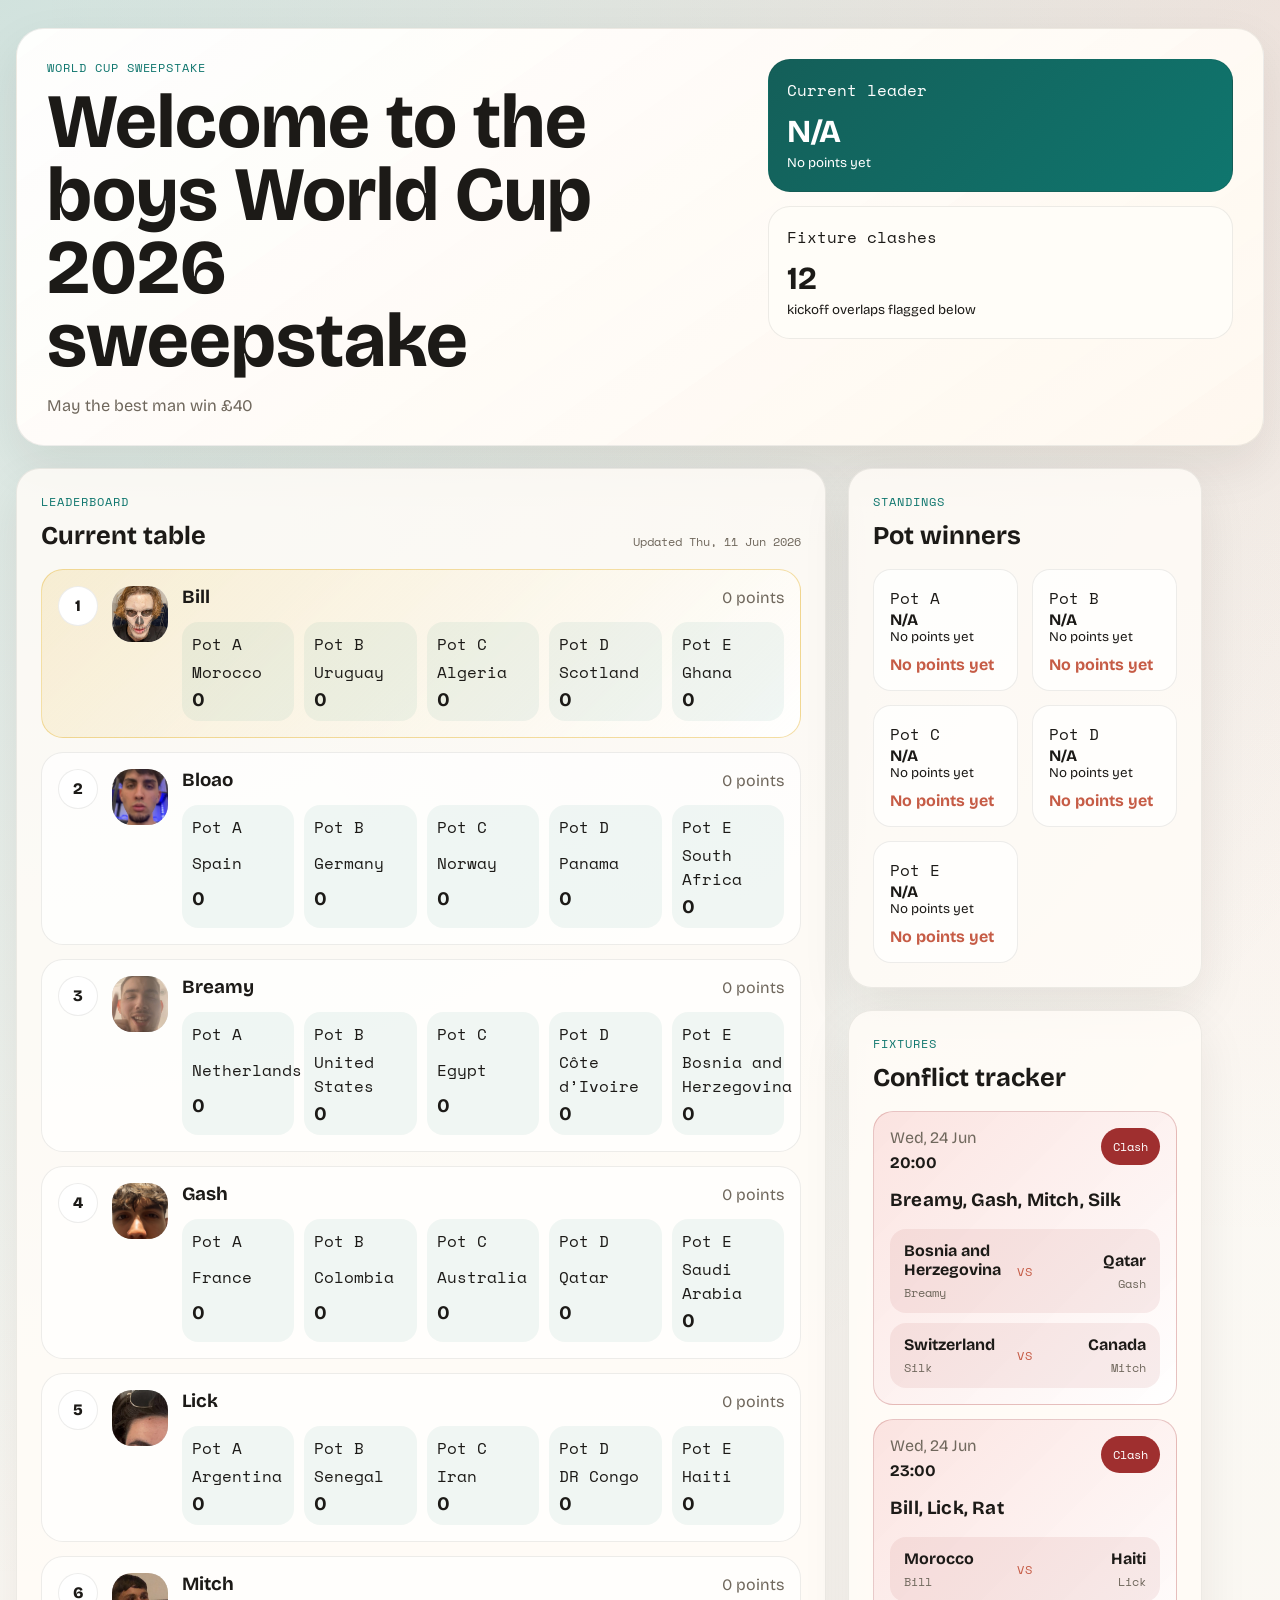
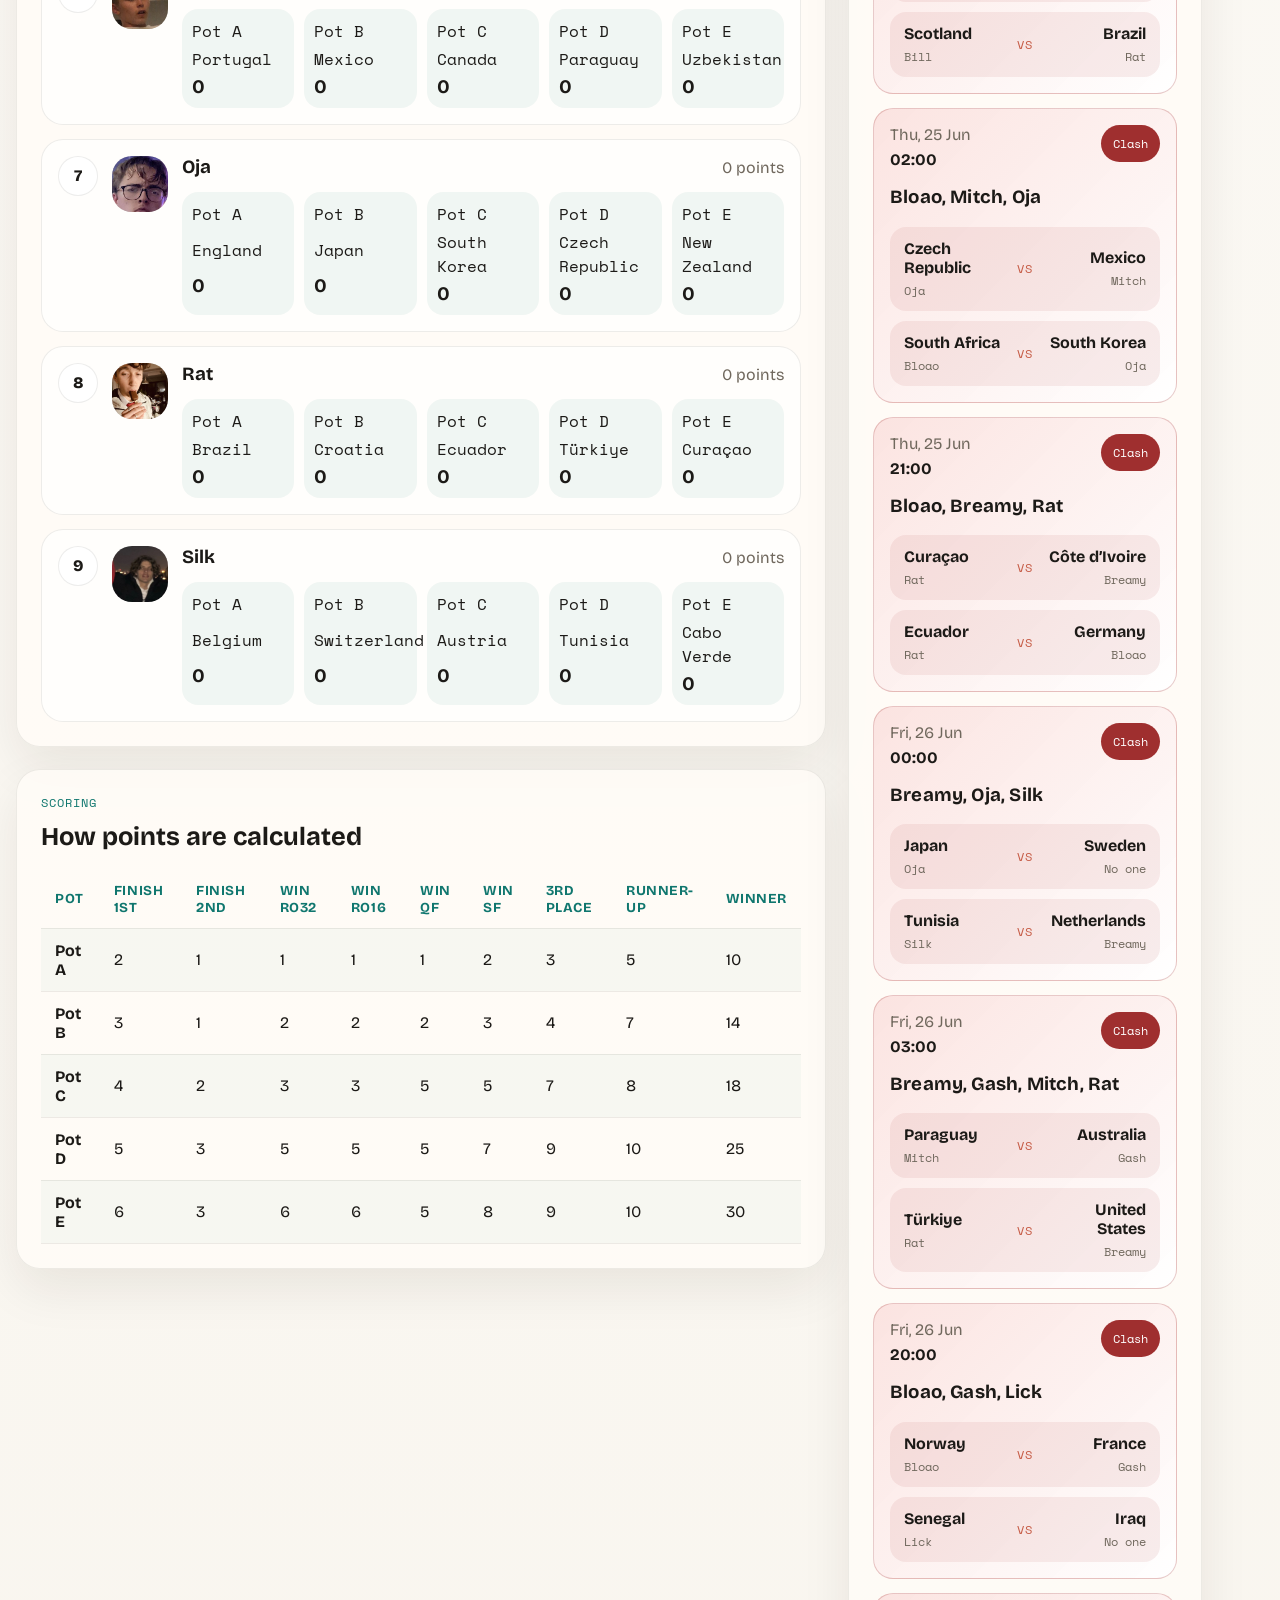
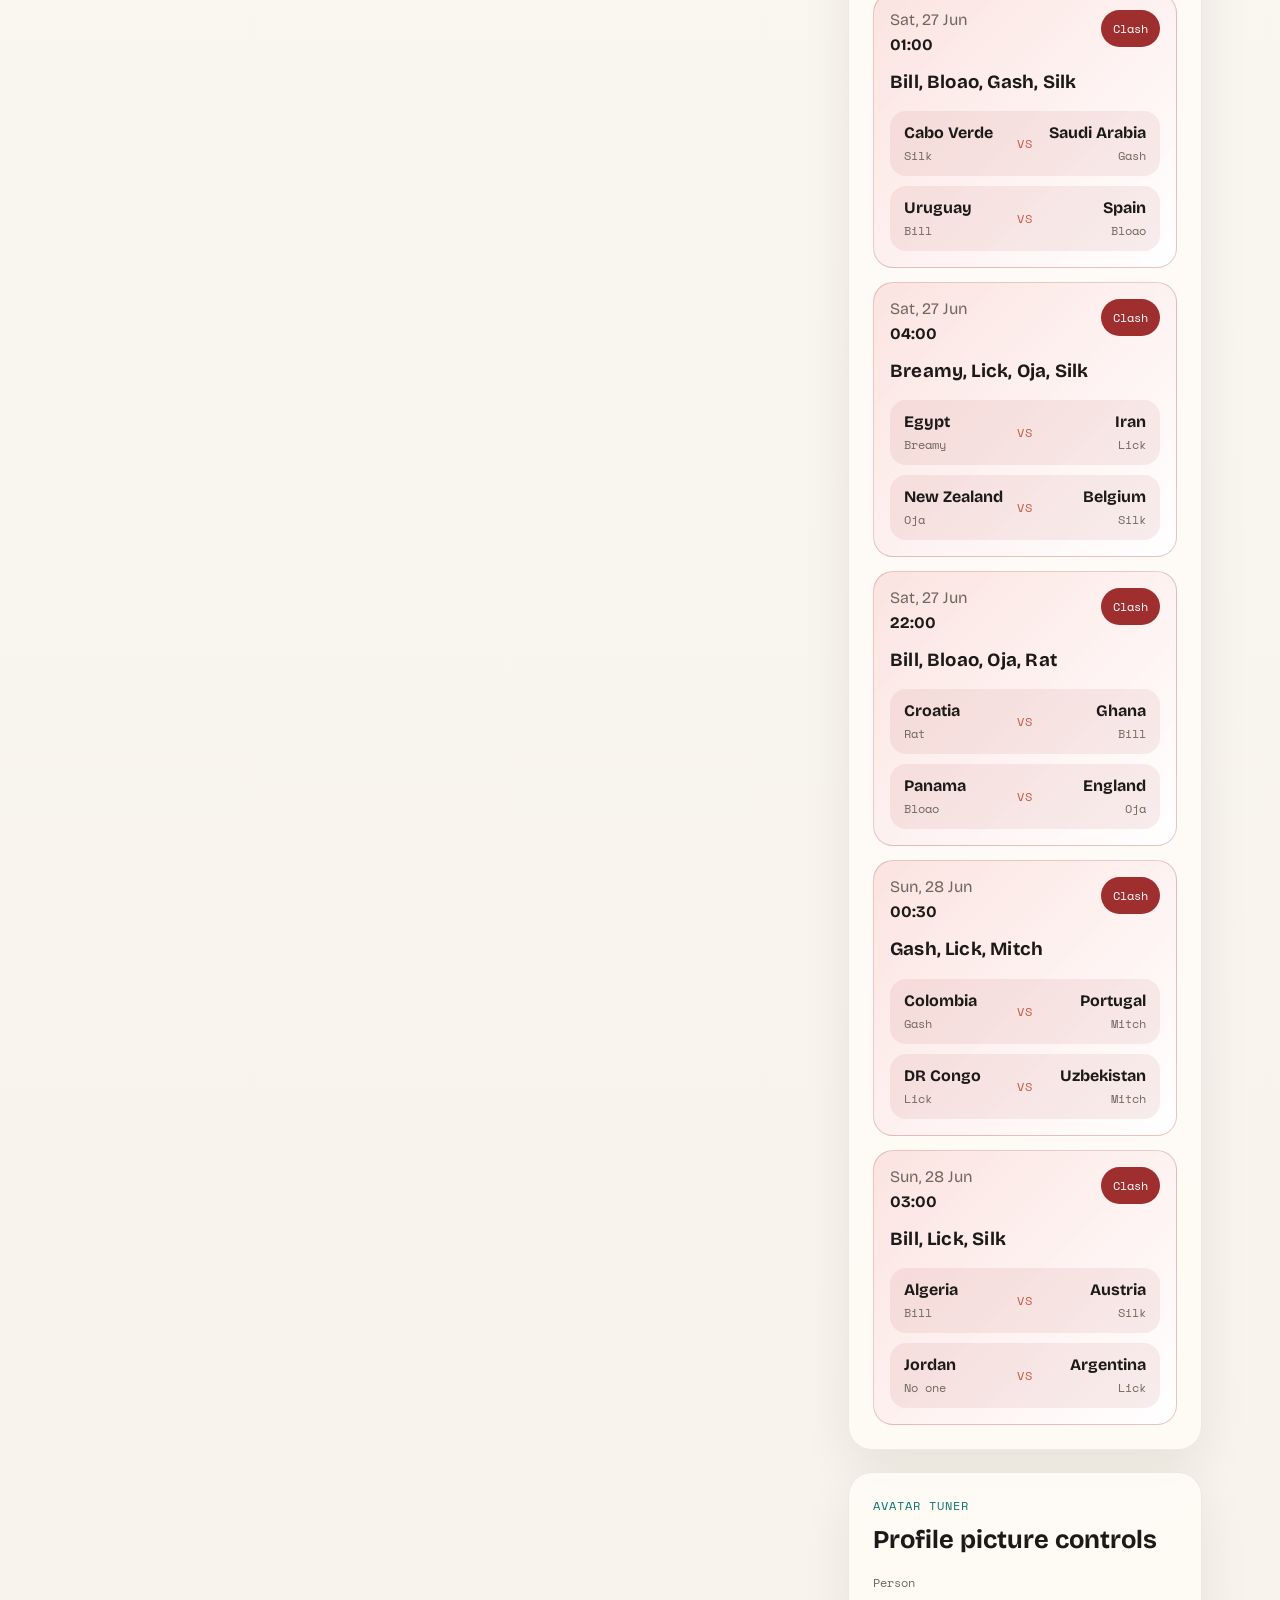
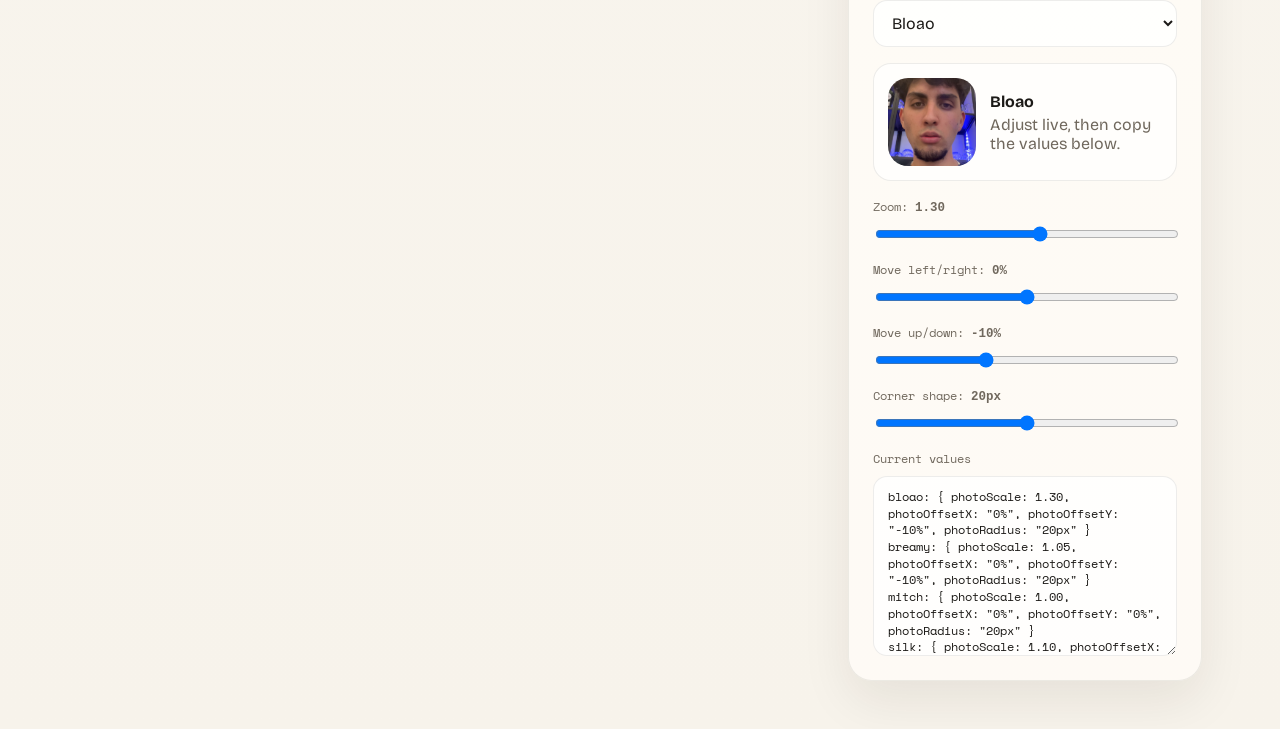
==== commit fb7cf703: "Add live avatar tuner" ====
--- a/index.html
+++ b/index.html
@@ -69,6 +69,16 @@
             </div>
             <div class="fixture-list" id="fixture-list"></div>
           </section>
+
+          <section class="panel tuner-panel">
+            <div class="panel-heading">
+              <div>
+                <p class="section-kicker">Avatar Tuner</p>
+                <h2>Profile picture controls</h2>
+              </div>
+            </div>
+            <div id="avatar-tuner"></div>
+          </section>
         </div>
       </main>
     </div>
--- a/styles.css
+++ b/styles.css
@@ -191,7 +191,7 @@
 .avatar {
   width: 56px;
   height: 56px;
-  border-radius: 18px;
+  border-radius: var(--avatar-radius, 20px);
   overflow: hidden;
   display: grid;
   place-items: center;
@@ -224,6 +224,11 @@
   margin: 0;
 }
 
+.fixture-main h3 {
+  line-height: 1.35;
+  letter-spacing: 0.01em;
+}
+
 .leader-head p,
 .fixture-main p {
   margin: 0;
@@ -273,6 +278,72 @@
   font-style: normal;
   color: var(--coral);
   font-weight: 700;
+}
+
+.tuner-controls {
+  display: grid;
+  gap: 16px;
+}
+
+.tuner-field {
+  display: grid;
+  gap: 8px;
+}
+
+.tuner-field span {
+  font-family: "Space Mono", monospace;
+  font-size: 0.78rem;
+  color: var(--muted);
+}
+
+.tuner-field select,
+.tuner-field textarea,
+.tuner-field input[type="range"] {
+  width: 100%;
+}
+
+.tuner-field select,
+.tuner-field textarea {
+  border: 1px solid var(--line);
+  border-radius: 14px;
+  background: rgba(255, 255, 255, 0.82);
+  padding: 12px 14px;
+  font: inherit;
+  color: var(--ink);
+}
+
+.tuner-field textarea {
+  min-height: 180px;
+  resize: vertical;
+  font-family: "Space Mono", monospace;
+  font-size: 0.72rem;
+  line-height: 1.45;
+}
+
+.tuner-preview-card {
+  display: grid;
+  grid-template-columns: auto 1fr;
+  gap: 14px;
+  align-items: center;
+  padding: 14px;
+  border-radius: 18px;
+  border: 1px solid var(--line);
+  background: rgba(255, 255, 255, 0.7);
+}
+
+.tuner-preview-card p,
+.tuner-preview-card strong {
+  margin: 0;
+}
+
+.tuner-preview-card p {
+  margin-top: 4px;
+  color: var(--muted);
+}
+
+.avatar-preview {
+  width: 88px;
+  height: 88px;
 }
 
 .fixture-row {
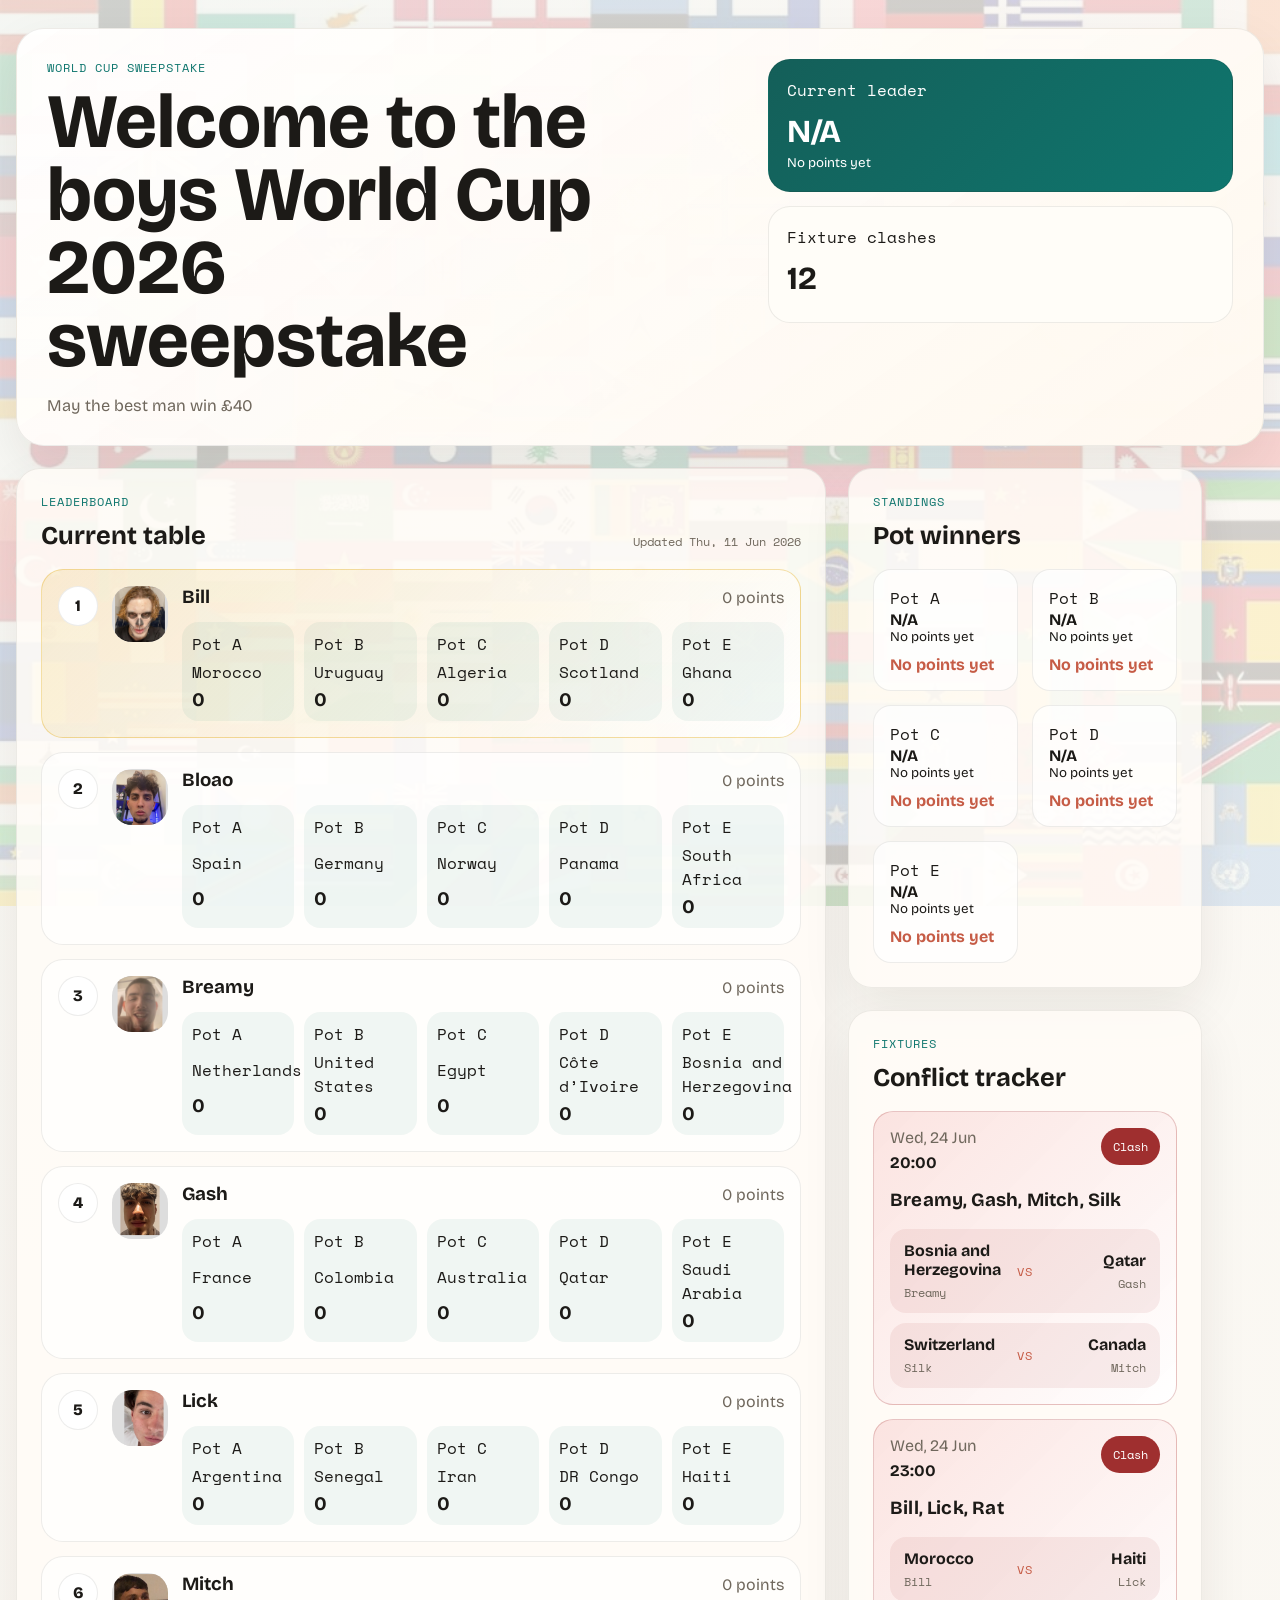
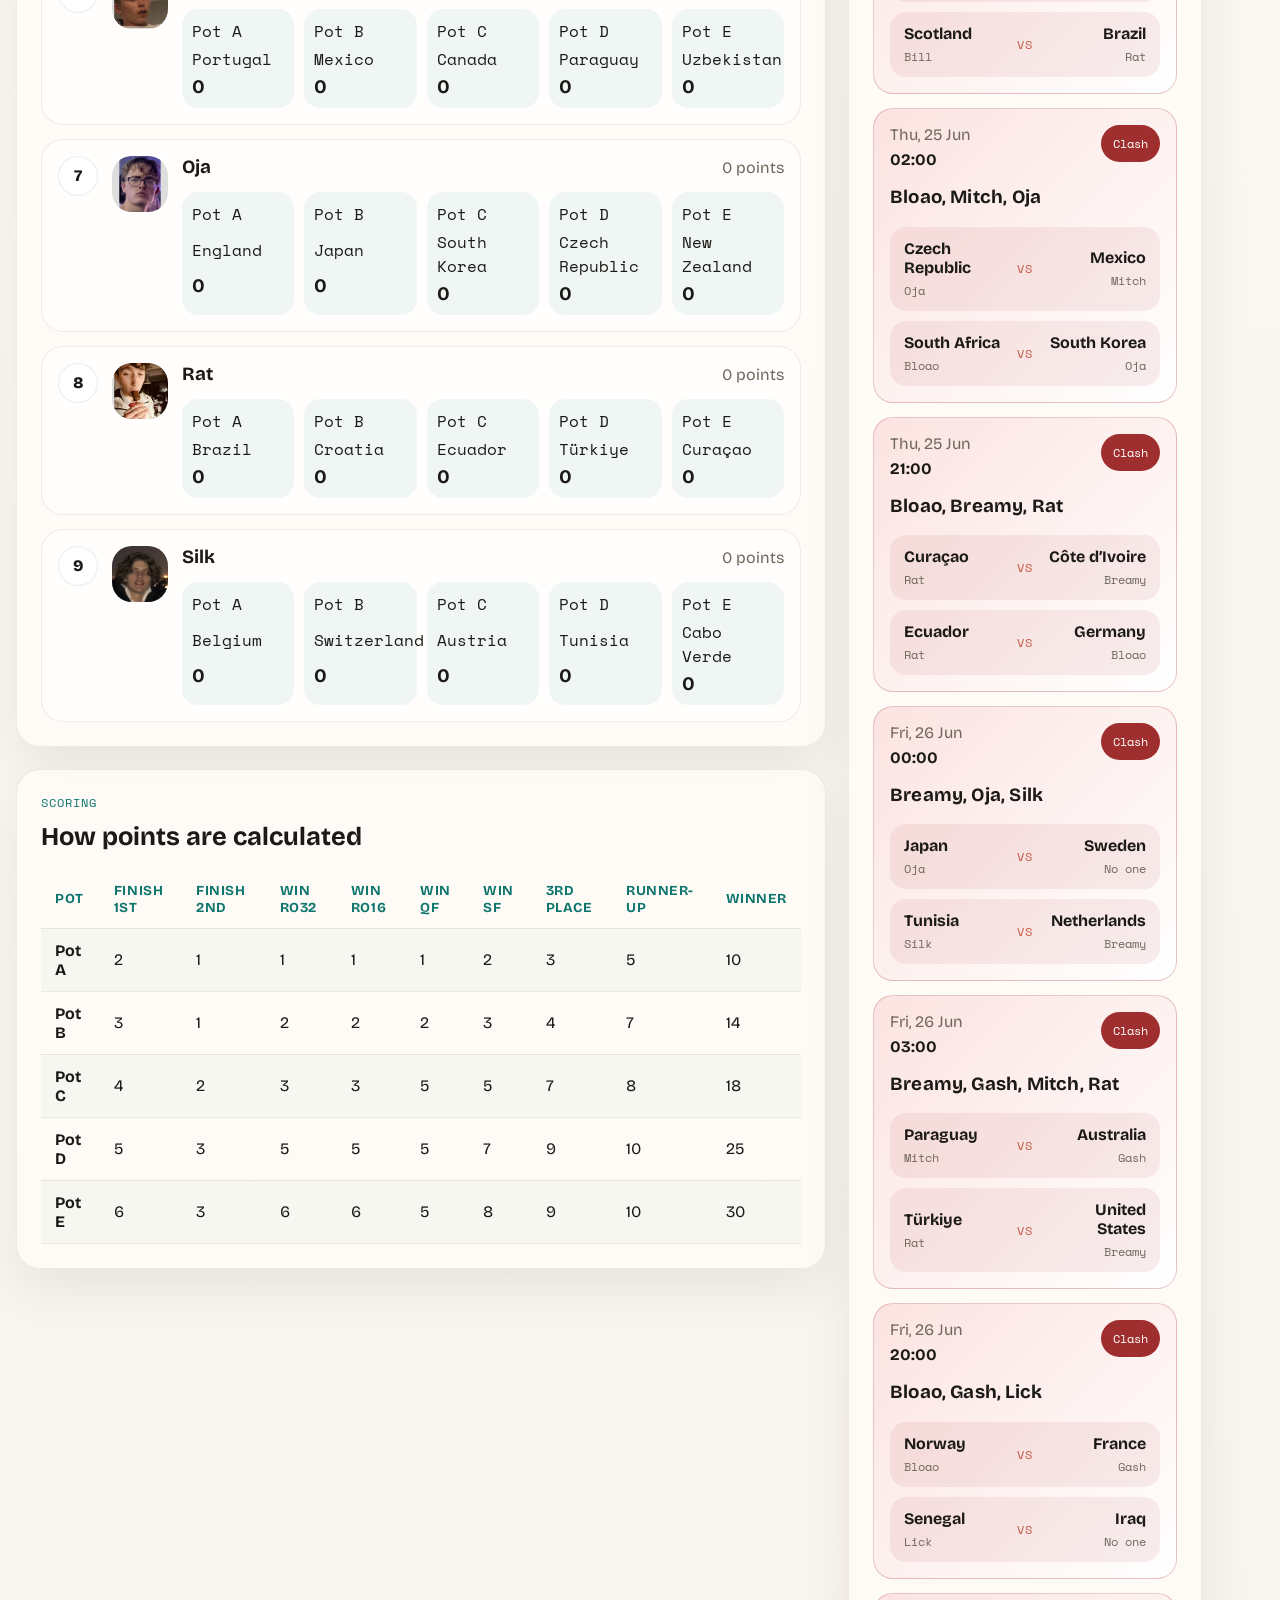
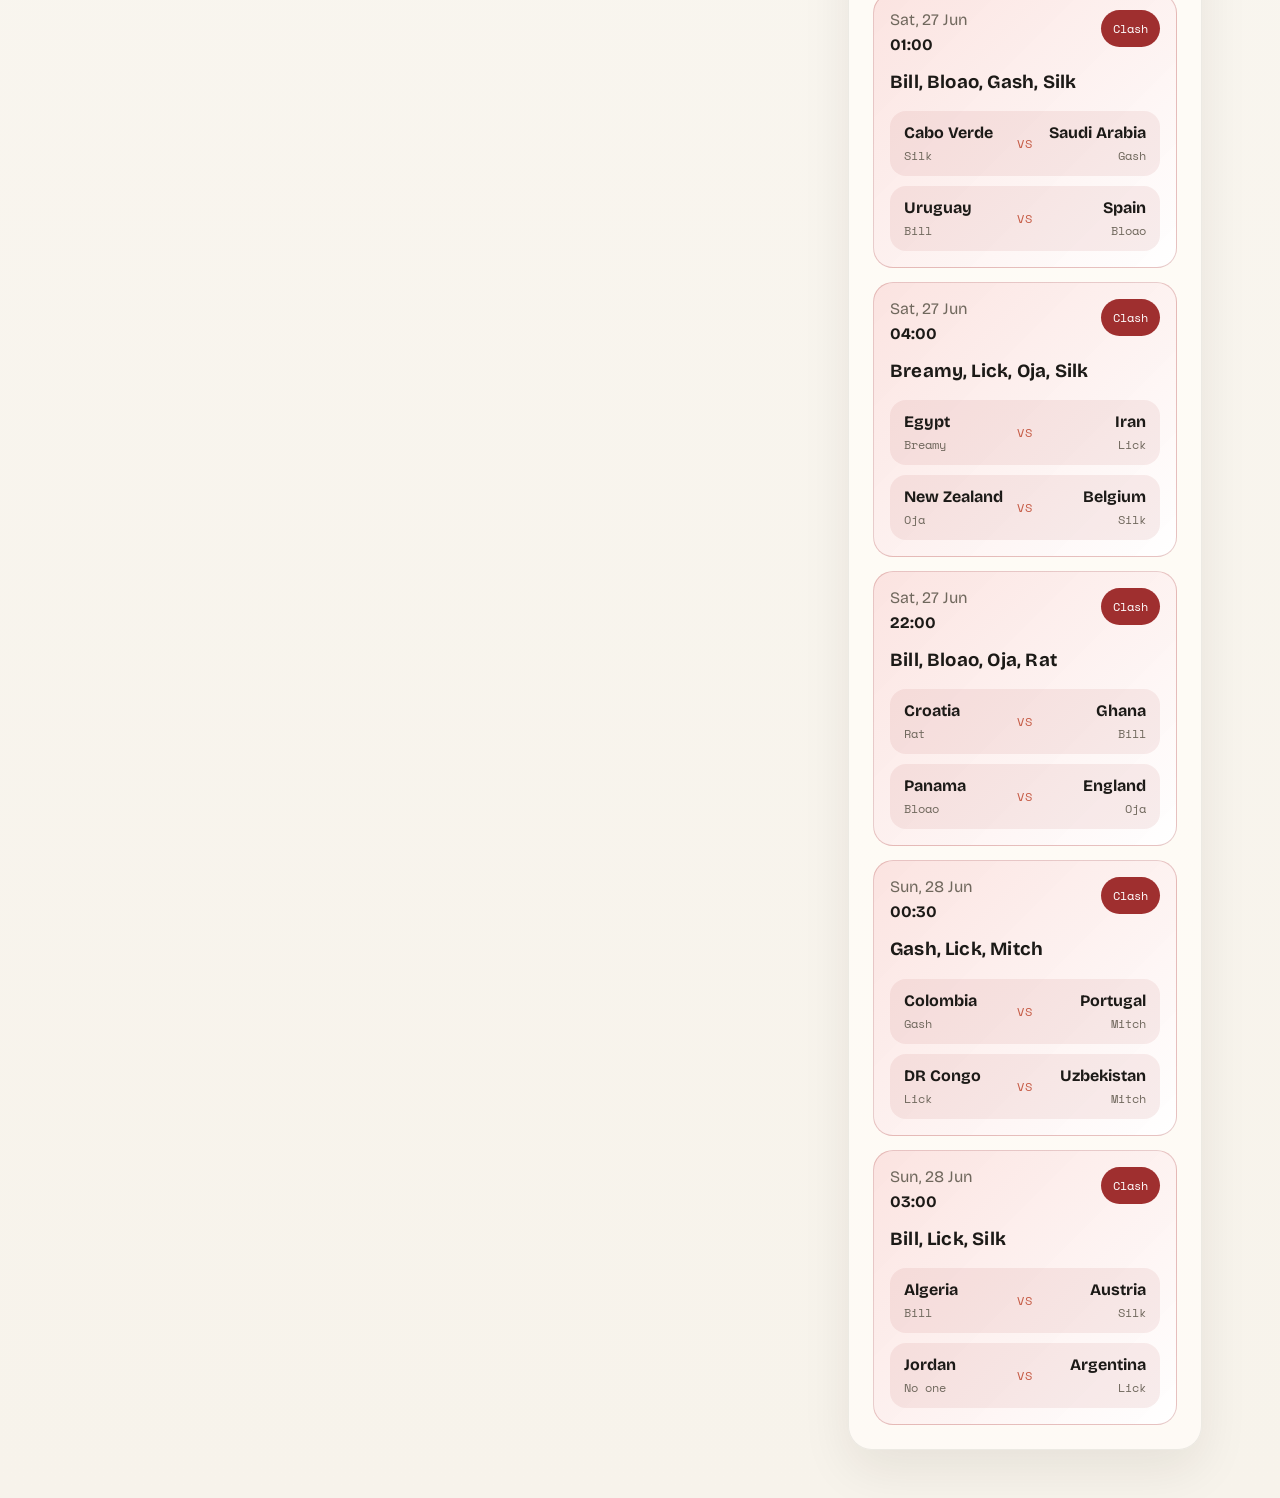
==== commit 9cb16f0f: "Restore background image and remove tuner" ====
--- a/index.html
+++ b/index.html
@@ -70,15 +70,6 @@
             <div class="fixture-list" id="fixture-list"></div>
           </section>
 
-          <section class="panel tuner-panel">
-            <div class="panel-heading">
-              <div>
-                <p class="section-kicker">Avatar Tuner</p>
-                <h2>Profile picture controls</h2>
-              </div>
-            </div>
-            <div id="avatar-tuner"></div>
-          </section>
         </div>
       </main>
     </div>
--- a/styles.css
+++ b/styles.css
@@ -23,8 +23,10 @@
   font-family: "Bricolage Grotesque", sans-serif;
   color: var(--ink);
   background:
+    linear-gradient(rgba(252, 250, 246, 0.82), rgba(247, 243, 235, 0.9)),
     radial-gradient(circle at top left, rgba(15, 118, 110, 0.18), transparent 28%),
     radial-gradient(circle at top right, rgba(198, 92, 70, 0.12), transparent 22%),
+    url("./background.jpg") center / cover fixed no-repeat,
     linear-gradient(180deg, #fcfaf6 0%, var(--bg) 100%);
 }
 
@@ -280,72 +282,6 @@
   font-weight: 700;
 }
 
-.tuner-controls {
-  display: grid;
-  gap: 16px;
-}
-
-.tuner-field {
-  display: grid;
-  gap: 8px;
-}
-
-.tuner-field span {
-  font-family: "Space Mono", monospace;
-  font-size: 0.78rem;
-  color: var(--muted);
-}
-
-.tuner-field select,
-.tuner-field textarea,
-.tuner-field input[type="range"] {
-  width: 100%;
-}
-
-.tuner-field select,
-.tuner-field textarea {
-  border: 1px solid var(--line);
-  border-radius: 14px;
-  background: rgba(255, 255, 255, 0.82);
-  padding: 12px 14px;
-  font: inherit;
-  color: var(--ink);
-}
-
-.tuner-field textarea {
-  min-height: 180px;
-  resize: vertical;
-  font-family: "Space Mono", monospace;
-  font-size: 0.72rem;
-  line-height: 1.45;
-}
-
-.tuner-preview-card {
-  display: grid;
-  grid-template-columns: auto 1fr;
-  gap: 14px;
-  align-items: center;
-  padding: 14px;
-  border-radius: 18px;
-  border: 1px solid var(--line);
-  background: rgba(255, 255, 255, 0.7);
-}
-
-.tuner-preview-card p,
-.tuner-preview-card strong {
-  margin: 0;
-}
-
-.tuner-preview-card p {
-  margin-top: 4px;
-  color: var(--muted);
-}
-
-.avatar-preview {
-  width: 88px;
-  height: 88px;
-}
-
 .fixture-row {
   display: grid;
   gap: 16px;
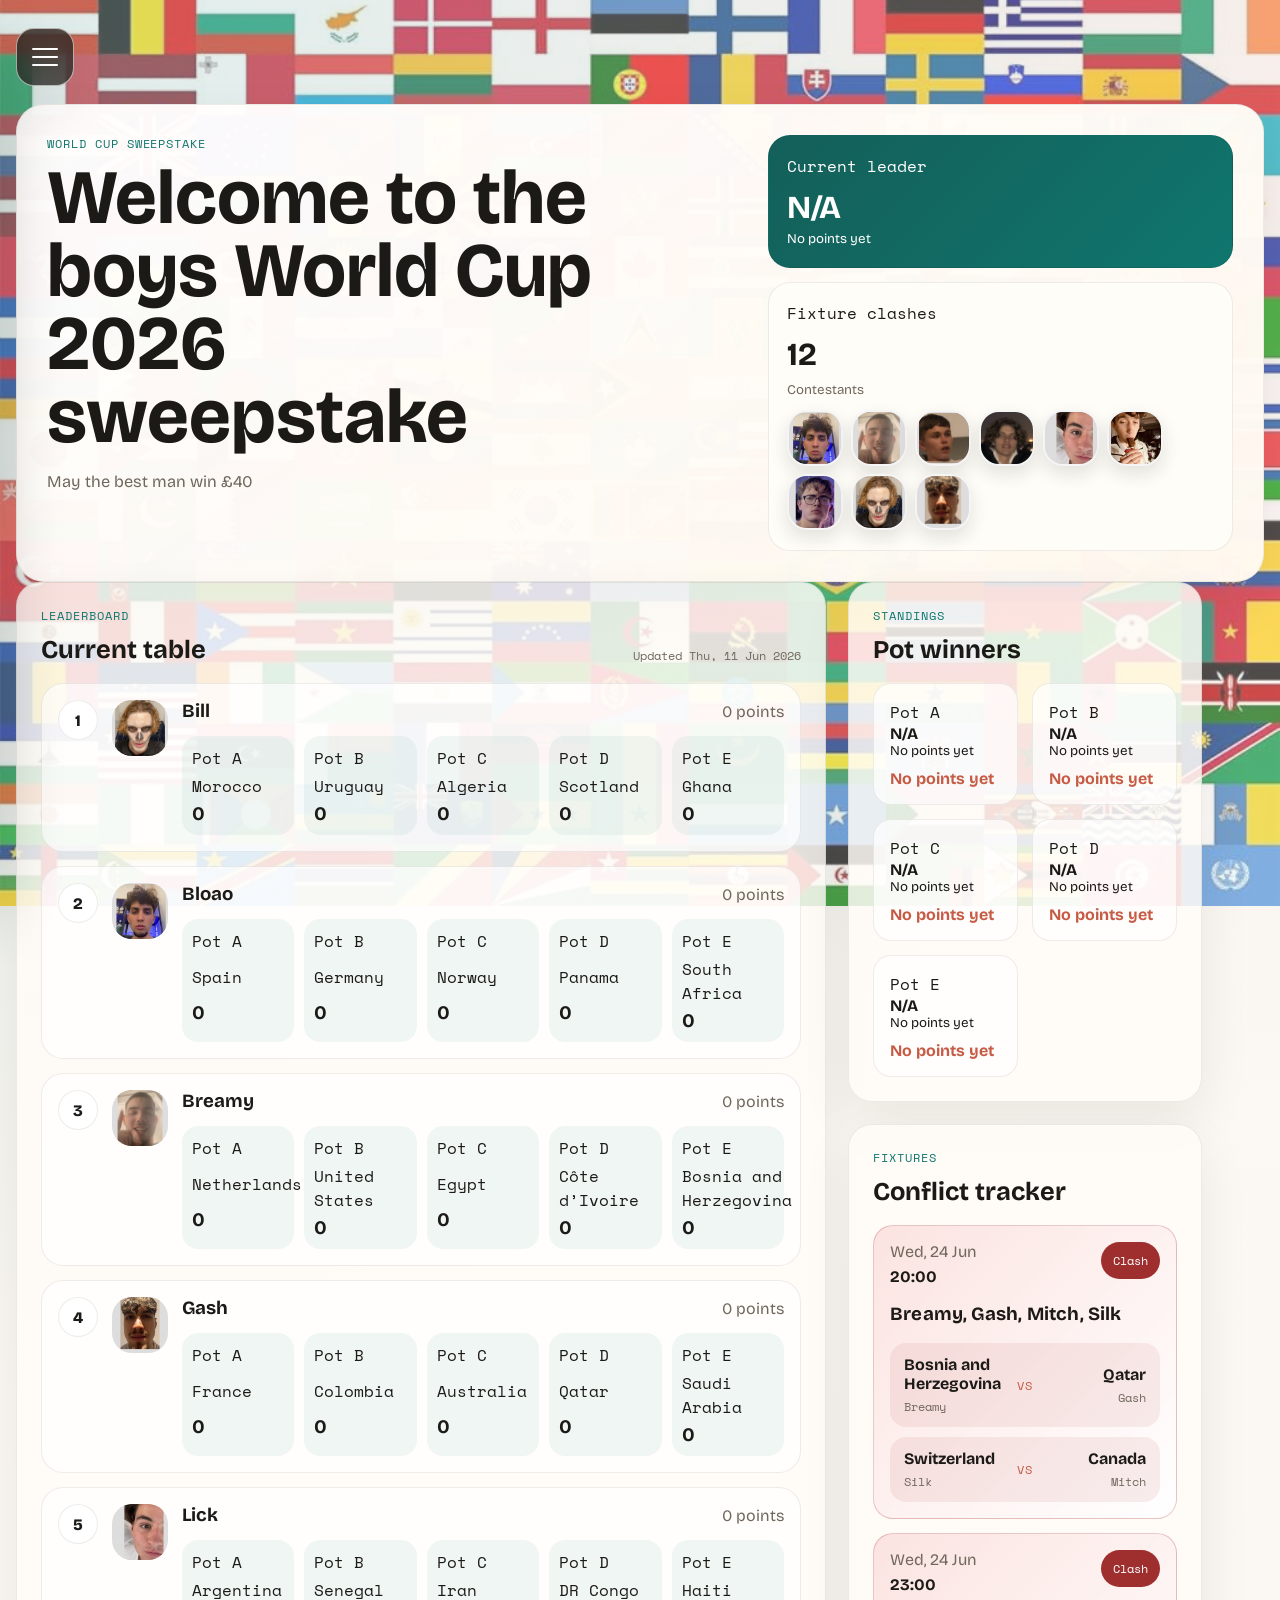
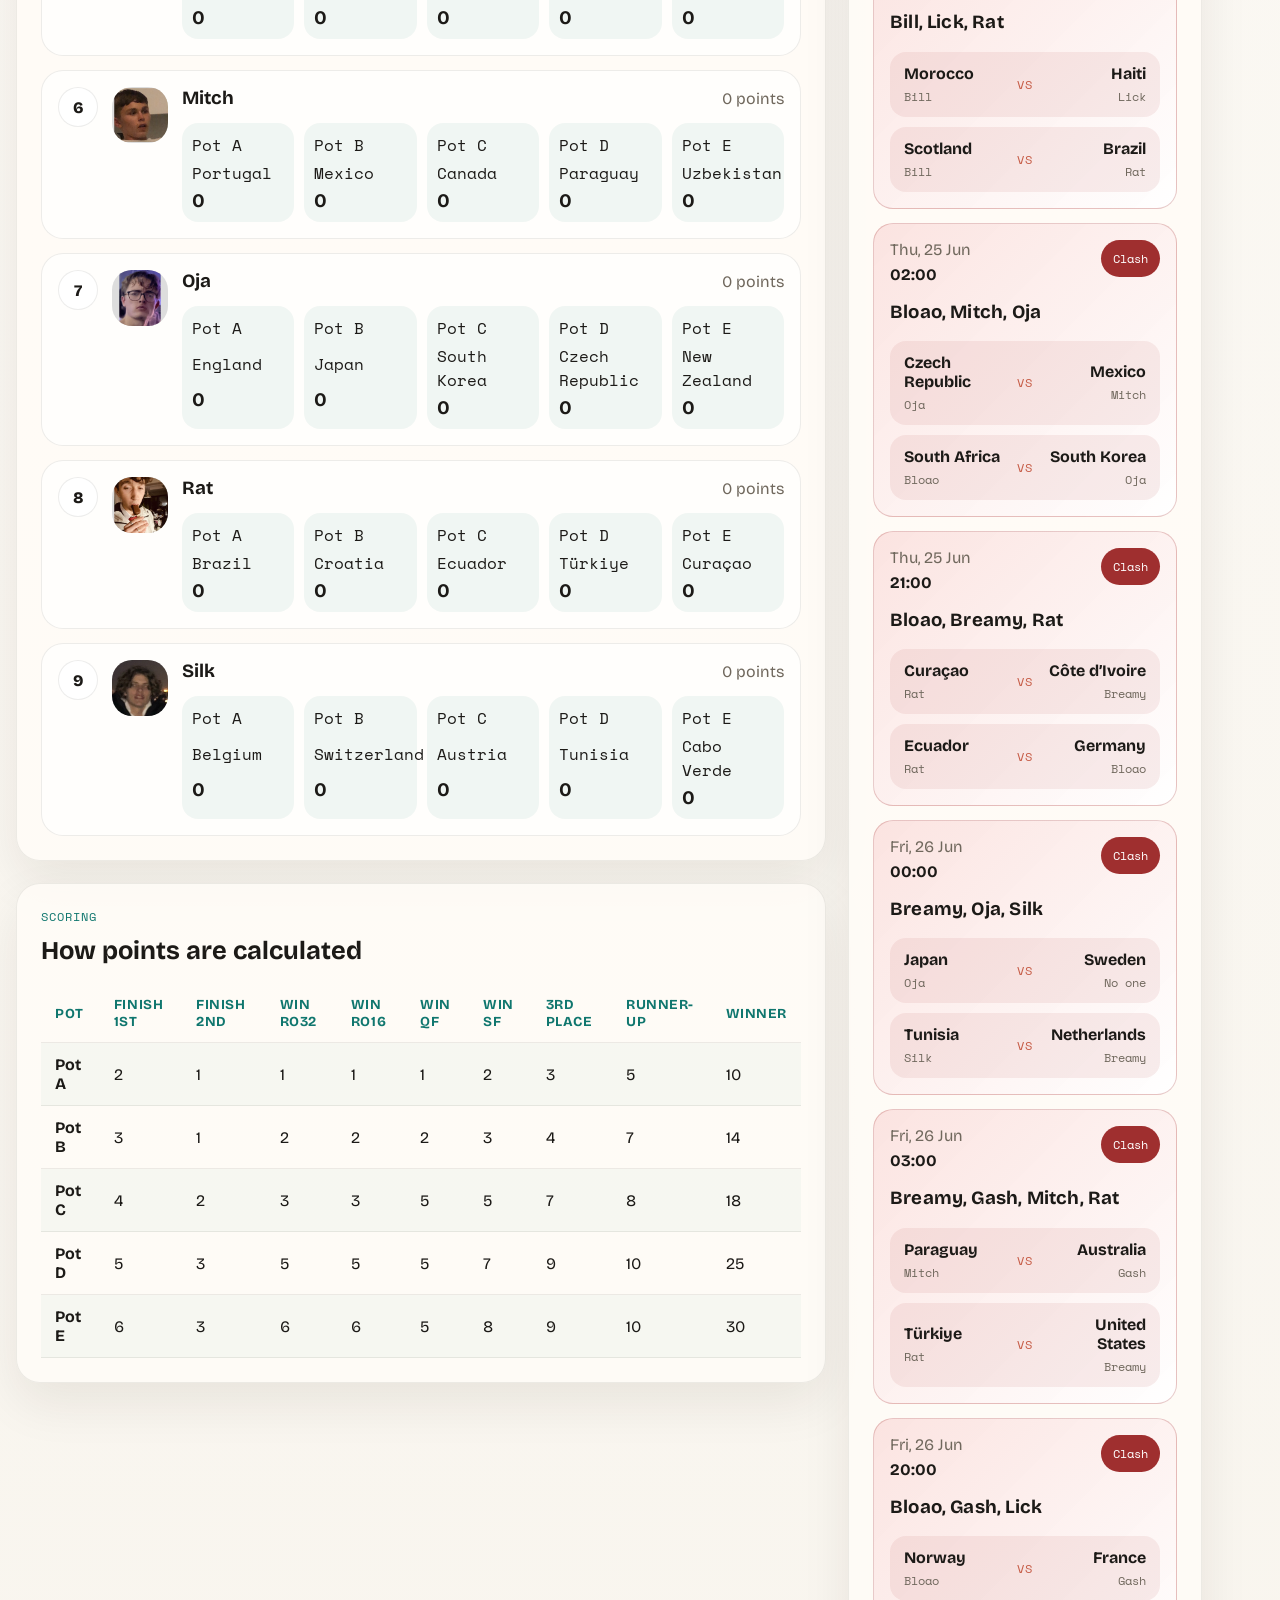
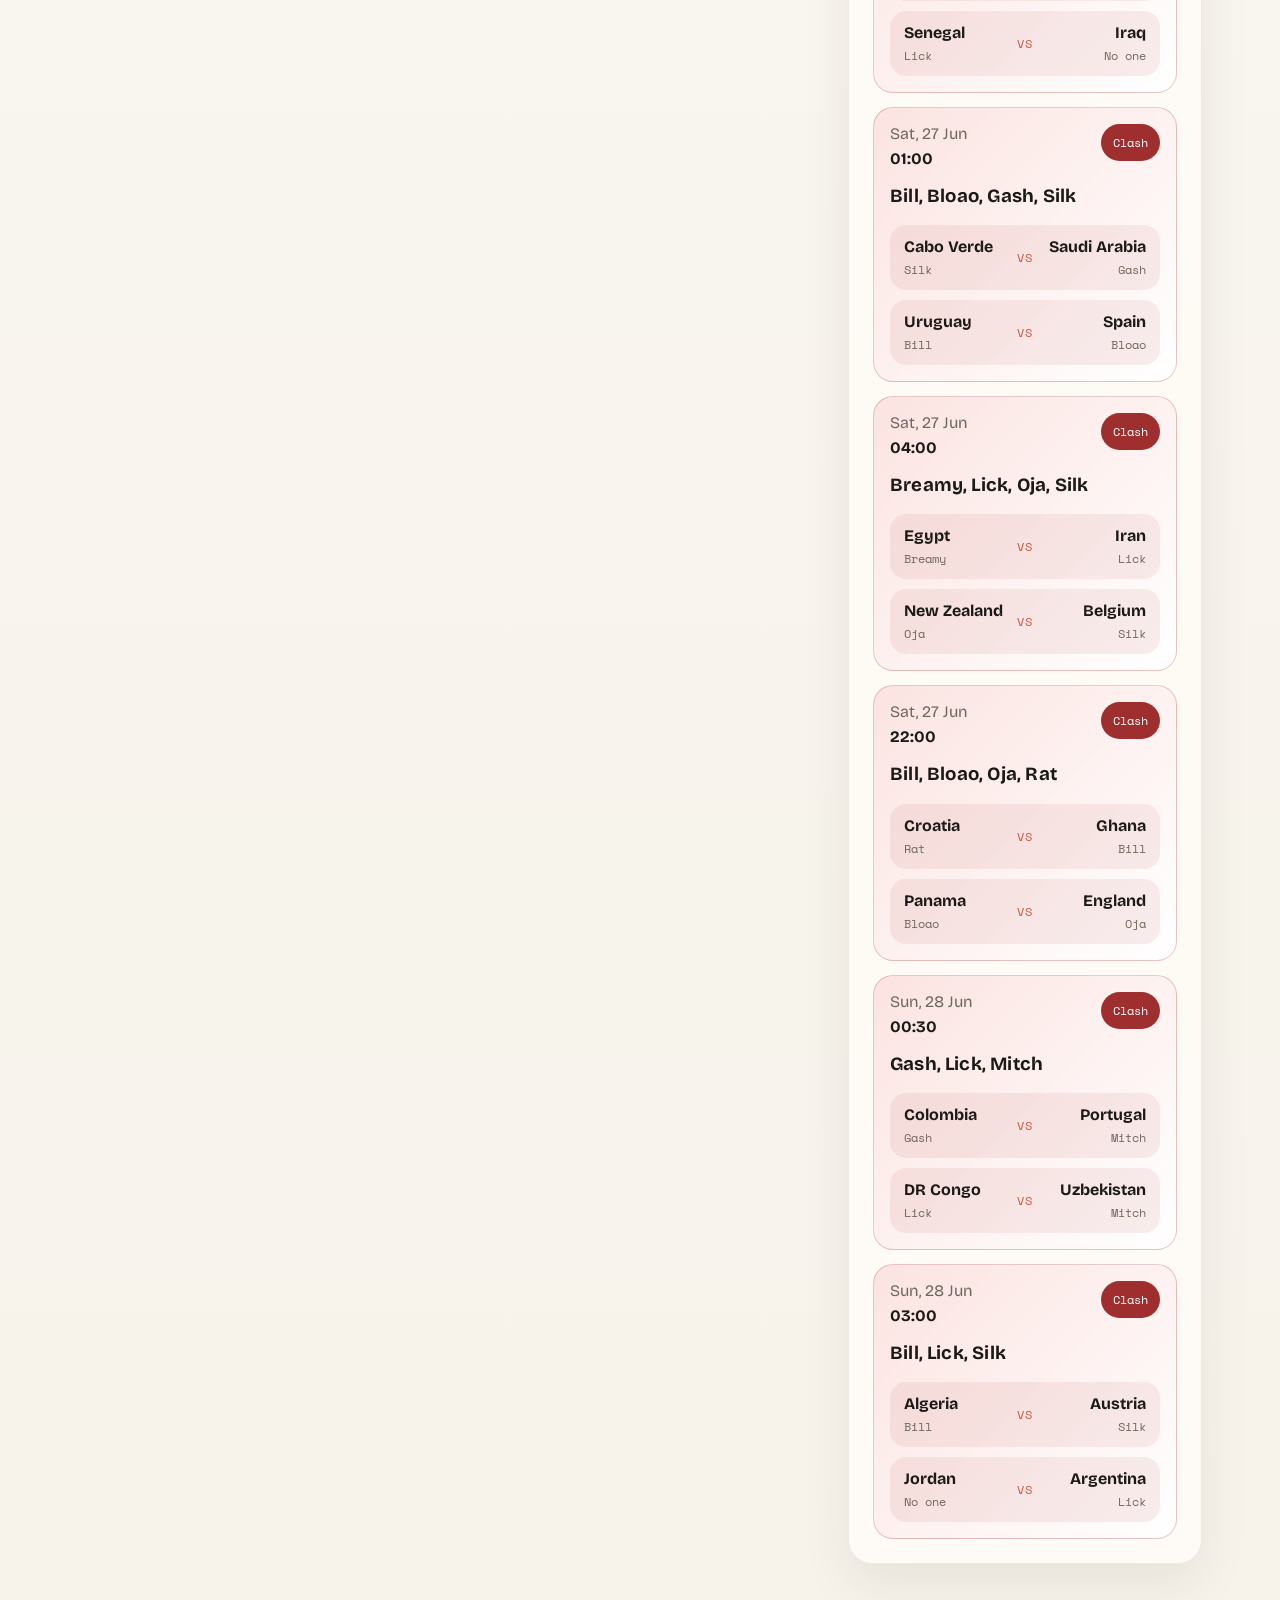
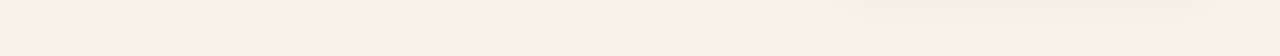
==== commit b696b50d: "Update sweepstake site" ====
--- a/index.html
+++ b/index.html
@@ -13,64 +13,130 @@
     <link rel="stylesheet" href="./styles.css" />
   </head>
   <body>
+    <div class="menu-overlay" id="menu-overlay" hidden></div>
+    <aside class="drawer" id="nav-drawer" aria-hidden="true">
+      <div class="drawer-header">
+        <p class="section-kicker">Navigation</p>
+        <button class="drawer-close" id="drawer-close" type="button" aria-label="Close navigation menu">Close</button>
+      </div>
+      <nav class="drawer-nav" aria-label="Primary">
+        <button class="drawer-link active" data-view-target="home" data-device="all" type="button">Home</button>
+        <button class="drawer-link mobile-only" data-view-target="pot-winners" data-device="mobile" type="button">Pot winners</button>
+        <button class="drawer-link mobile-only" data-view-target="conflict-tracker" data-device="mobile" type="button">Conflict tracker</button>
+        <button class="drawer-link" data-view-target="group-stage-tables" data-device="all" type="button">Group stage tables</button>
+      </nav>
+    </aside>
+
     <div class="page-shell">
-      <header class="hero">
-        <div class="hero-copy">
-          <p class="eyebrow">World Cup Sweepstake</p>
-          <h1>Welcome to the boys World Cup 2026 sweepstake</h1>
-          <p class="intro">May the best man win £40</p>
-        </div>
-        <div class="hero-panel" id="hero-summary"></div>
-      </header>
+      <button class="menu-toggle" id="menu-toggle" type="button" aria-label="Open navigation menu" aria-expanded="false" aria-controls="nav-drawer">
+        <span></span>
+        <span></span>
+        <span></span>
+      </button>
 
-      <main class="layout">
-        <div class="column-stack main-column">
-          <section class="panel leaderboard-panel">
-            <div class="panel-heading">
-              <div>
-                <p class="section-kicker">Leaderboard</p>
-                <h2>Current table</h2>
+      <main class="view-stack">
+        <section class="view view-home active" data-view="home">
+          <header class="hero">
+            <div class="hero-copy">
+              <p class="eyebrow">World Cup Sweepstake</p>
+              <h1>Welcome to the boys World Cup 2026 sweepstake</h1>
+              <p class="intro">May the best man win £40</p>
+            </div>
+            <div class="hero-panel" id="hero-summary"></div>
+          </header>
+
+          <div class="layout">
+            <div class="column-stack main-column">
+              <section class="panel leaderboard-panel">
+                <div class="panel-heading">
+                  <div>
+                    <p class="section-kicker">Leaderboard</p>
+                    <h2>Current table</h2>
+                  </div>
+                  <p class="panel-note" id="last-updated"></p>
+                </div>
+                <div class="leaderboard-list" id="leaderboard-list"></div>
+              </section>
+
+              <section class="panel scoring-panel desktop-home-only">
+                <div class="panel-heading">
+                  <div>
+                    <p class="section-kicker">Scoring</p>
+                    <h2>How points are calculated</h2>
+                  </div>
+                </div>
+                <div class="scoring-table-wrap">
+                  <table class="scoring-table" id="scoring-table"></table>
+                </div>
+              </section>
+            </div>
+
+            <div class="column-stack side-column desktop-home-only">
+              <section class="panel sidebar-panel">
+                <div class="panel-heading">
+                  <div>
+                    <p class="section-kicker">Standings</p>
+                    <h2>Pot winners</h2>
+                  </div>
+                </div>
+                <div class="mini-grid" id="pot-leaders"></div>
+              </section>
+
+              <section class="panel fixtures-panel">
+                <div class="panel-heading">
+                  <div>
+                    <p class="section-kicker">Fixtures</p>
+                    <h2>Conflict tracker</h2>
+                  </div>
+                </div>
+                <div class="fixture-list" id="fixture-list"></div>
+              </section>
+            </div>
+          </div>
+        </section>
+
+        <section class="view" data-view="pot-winners">
+          <div class="single-view-shell">
+            <section class="panel">
+              <div class="panel-heading">
+                <div>
+                  <p class="section-kicker">Standings</p>
+                  <h2>Pot winners</h2>
+                </div>
               </div>
-              <p class="panel-note" id="last-updated"></p>
-            </div>
-            <div class="leaderboard-list" id="leaderboard-list"></div>
-          </section>
+              <div class="mini-grid" id="pot-leaders-mobile"></div>
+            </section>
+          </div>
+        </section>
 
-          <section class="panel scoring-panel">
-            <div class="panel-heading">
-              <div>
-                <p class="section-kicker">Scoring</p>
-                <h2>How points are calculated</h2>
+        <section class="view" data-view="conflict-tracker">
+          <div class="single-view-shell">
+            <section class="panel">
+              <div class="panel-heading">
+                <div>
+                  <p class="section-kicker">Fixtures</p>
+                  <h2>Conflict tracker</h2>
+                </div>
               </div>
-            </div>
-            <div class="scoring-table-wrap">
-              <table class="scoring-table" id="scoring-table"></table>
-            </div>
-          </section>
-        </div>
+              <div class="fixture-list" id="fixture-list-mobile"></div>
+            </section>
+          </div>
+        </section>
 
-        <div class="column-stack side-column">
-          <section class="panel sidebar-panel">
-            <div class="panel-heading">
-              <div>
-                <p class="section-kicker">Standings</p>
-                <h2>Pot winners</h2>
+        <section class="view" data-view="group-stage-tables">
+          <div class="single-view-shell">
+            <section class="panel">
+              <div class="panel-heading">
+                <div>
+                  <p class="section-kicker">Tables</p>
+                  <h2>Group stage tables</h2>
+                </div>
+                <p class="panel-note">Every picked team with the owner beside it</p>
               </div>
-            </div>
-            <div class="mini-grid" id="pot-leaders"></div>
-          </section>
-
-          <section class="panel fixtures-panel">
-            <div class="panel-heading">
-              <div>
-                <p class="section-kicker">Fixtures</p>
-                <h2>Conflict tracker</h2>
-              </div>
-            </div>
-            <div class="fixture-list" id="fixture-list"></div>
-          </section>
-
-        </div>
+              <div class="group-table-grid" id="group-stage-tables"></div>
+            </section>
+          </div>
+        </section>
       </main>
     </div>
 
--- a/styles.css
+++ b/styles.css
@@ -23,22 +23,142 @@
   font-family: "Bricolage Grotesque", sans-serif;
   color: var(--ink);
   background:
-    linear-gradient(rgba(252, 250, 246, 0.82), rgba(247, 243, 235, 0.9)),
+    linear-gradient(rgba(252, 250, 246, 0.28), rgba(247, 243, 235, 0.34)),
     radial-gradient(circle at top left, rgba(15, 118, 110, 0.18), transparent 28%),
     radial-gradient(circle at top right, rgba(198, 92, 70, 0.12), transparent 22%),
     url("./background.jpg") center / cover fixed no-repeat,
     linear-gradient(180deg, #fcfaf6 0%, var(--bg) 100%);
 }
 
+body.menu-open {
+  overflow: hidden;
+}
+
 img {
   display: block;
   width: 100%;
+}
+
+button {
+  font: inherit;
 }
 
 .page-shell {
   width: min(1280px, calc(100% - 32px));
   margin: 0 auto;
   padding: 28px 0 48px;
+}
+
+.view-stack {
+  display: grid;
+  gap: 22px;
+}
+
+.view,
+.single-view-shell {
+  display: none;
+}
+
+body[data-view="home"] .view-home,
+body[data-view="pot-winners"] .view[data-view="pot-winners"],
+body[data-view="conflict-tracker"] .view[data-view="conflict-tracker"],
+body[data-view="group-stage-tables"] .view[data-view="group-stage-tables"] {
+  display: block;
+}
+
+.menu-toggle {
+  position: sticky;
+  top: 18px;
+  z-index: 25;
+  width: 58px;
+  height: 58px;
+  margin-bottom: 18px;
+  border: 1px solid rgba(255, 253, 248, 0.6);
+  border-radius: 18px;
+  background: rgba(28, 26, 23, 0.72);
+  box-shadow: var(--shadow);
+  display: grid;
+  align-content: center;
+  gap: 6px;
+  padding: 0 15px;
+  cursor: pointer;
+  backdrop-filter: blur(14px);
+}
+
+.menu-toggle span {
+  display: block;
+  height: 2px;
+  border-radius: 999px;
+  background: white;
+}
+
+.menu-overlay {
+  position: fixed;
+  inset: 0;
+  z-index: 39;
+  background: rgba(20, 18, 13, 0.35);
+  backdrop-filter: blur(4px);
+}
+
+.drawer {
+  position: fixed;
+  top: 18px;
+  left: 18px;
+  bottom: 18px;
+  z-index: 40;
+  width: min(320px, calc(100vw - 36px));
+  padding: 22px;
+  border: 1px solid rgba(255, 253, 248, 0.62);
+  border-radius: 26px;
+  background:
+    linear-gradient(160deg, rgba(255, 252, 247, 0.95), rgba(248, 241, 230, 0.94)),
+    var(--paper);
+  box-shadow: 0 28px 70px rgba(18, 14, 8, 0.24);
+  transform: translateX(calc(-100% - 24px));
+  transition: transform 180ms ease;
+}
+
+body.menu-open .drawer {
+  transform: translateX(0);
+}
+
+.drawer-header {
+  display: flex;
+  justify-content: space-between;
+  gap: 16px;
+  align-items: center;
+  margin-bottom: 24px;
+}
+
+.drawer-close {
+  border: 0;
+  padding: 10px 14px;
+  border-radius: 999px;
+  background: rgba(15, 118, 110, 0.1);
+  color: var(--teal);
+  cursor: pointer;
+}
+
+.drawer-nav {
+  display: grid;
+  gap: 10px;
+}
+
+.drawer-link {
+  width: 100%;
+  padding: 16px 18px;
+  border: 1px solid var(--line);
+  border-radius: 18px;
+  background: rgba(255, 255, 255, 0.68);
+  text-align: left;
+  font-weight: 700;
+  cursor: pointer;
+}
+
+.drawer-link.active {
+  background: linear-gradient(135deg, #145f59, #0f766e);
+  color: white;
+  border-color: transparent;
 }
 
 .hero {
@@ -60,7 +180,8 @@
 .summary-card span,
 .mini-card span,
 .fixture-flag,
-.pick-breakdown span {
+.pick-breakdown span,
+.table-row-owner span {
   font-family: "Space Mono", monospace;
 }
 
@@ -116,18 +237,45 @@
   font-size: 2rem;
 }
 
+.contestant-row {
+  display: flex;
+  flex-wrap: wrap;
+  gap: 8px;
+  margin-top: 12px;
+}
+
+.contestant-avatar {
+  width: 38px;
+  height: 38px;
+  border-radius: 14px;
+  border: 2px solid rgba(255, 255, 255, 0.7);
+  box-shadow: 0 8px 18px rgba(28, 26, 23, 0.12);
+}
+
+.summary-card:not(.accent) small {
+  margin-top: 8px;
+  color: var(--muted);
+}
+
 .layout {
   display: grid;
   grid-template-columns: 1.15fr 0.85fr;
   gap: 22px;
-  margin-top: 22px;
   align-items: start;
 }
 
+.column-stack,
+.group-table-grid,
+.leaderboard-list,
+.fixture-list,
+.mini-grid {
+  display: grid;
+  gap: 14px;
+  align-content: start;
+}
+
 .column-stack {
-  display: grid;
   gap: 22px;
-  align-content: start;
 }
 
 .panel {
@@ -157,13 +305,6 @@
   font-size: 0.78rem;
 }
 
-.leaderboard-list,
-.fixture-list,
-.mini-grid {
-  display: grid;
-  gap: 14px;
-}
-
 .leader-row {
   display: grid;
   grid-template-columns: auto auto 1fr;
@@ -391,24 +532,108 @@
   text-align: left;
 }
 
-.scoring-table thead th {
+.scoring-table thead th,
+.table-card thead th {
   font-size: 0.86rem;
   text-transform: uppercase;
   letter-spacing: 0.04em;
   color: var(--teal);
 }
 
-.scoring-table tbody tr:nth-child(odd) {
+.scoring-table tbody tr:nth-child(odd),
+.table-card tbody tr:nth-child(odd) {
   background: rgba(15, 118, 110, 0.03);
 }
 
-@media (max-width: 980px) {
+.group-table-grid {
+  grid-template-columns: repeat(2, minmax(0, 1fr));
+  gap: 18px;
+}
+
+.table-card {
+  padding: 18px;
+  border-radius: 22px;
+  border: 1px solid var(--line);
+  background: rgba(255, 255, 255, 0.72);
+}
+
+.table-card h3 {
+  margin: 0 0 12px;
+  font-size: 1.1rem;
+}
+
+.table-card table {
+  width: 100%;
+  border-collapse: collapse;
+}
+
+.table-card th,
+.table-card td {
+  padding: 12px 10px;
+  text-align: left;
+  border-bottom: 1px solid var(--line);
+  vertical-align: middle;
+}
+
+.table-card tbody tr:last-child td {
+  border-bottom: 0;
+}
+
+.table-row-owner {
+  display: flex;
+  align-items: center;
+  gap: 10px;
+}
+
+.table-row-owner .avatar {
+  width: 42px;
+  height: 42px;
+  border-radius: 14px;
+  flex: 0 0 auto;
+}
+
+.table-row-owner strong,
+.table-row-owner span {
+  display: block;
+}
+
+.table-row-owner span {
+  color: var(--muted);
+  font-size: 0.72rem;
+}
+
+.single-view-shell {
+  display: block;
+}
+
+@media (min-width: 1101px) {
+  body[data-view="home"] .view[data-view="pot-winners"],
+  body[data-view="home"] .view[data-view="conflict-tracker"] {
+    display: block;
+  }
+
+  body[data-view="home"] .single-view-shell {
+    display: none;
+  }
+
+  .mobile-only {
+    display: none;
+  }
+}
+
+@media (max-width: 1100px) {
   .hero,
   .layout {
     grid-template-columns: 1fr;
   }
 
-  .mini-grid {
+  .hero-panel,
+  .desktop-home-only {
+    display: none;
+  }
+
+  .mini-grid,
+  .group-table-grid {
     grid-template-columns: 1fr;
   }
 
@@ -421,6 +646,21 @@
   .page-shell {
     width: min(100% - 20px, 1280px);
     padding-top: 16px;
+  }
+
+  .menu-toggle {
+    top: 12px;
+    width: 52px;
+    height: 52px;
+    margin-bottom: 14px;
+    border-radius: 16px;
+  }
+
+  .drawer {
+    top: 12px;
+    left: 12px;
+    bottom: 12px;
+    width: min(300px, calc(100vw - 24px));
   }
 
   .hero,
@@ -445,10 +685,7 @@
     align-items: flex-start;
   }
 
-  .pick-breakdown {
-    grid-template-columns: 1fr;
-  }
-
+  .pick-breakdown,
   .fixture-matchup {
     grid-template-columns: 1fr;
   }
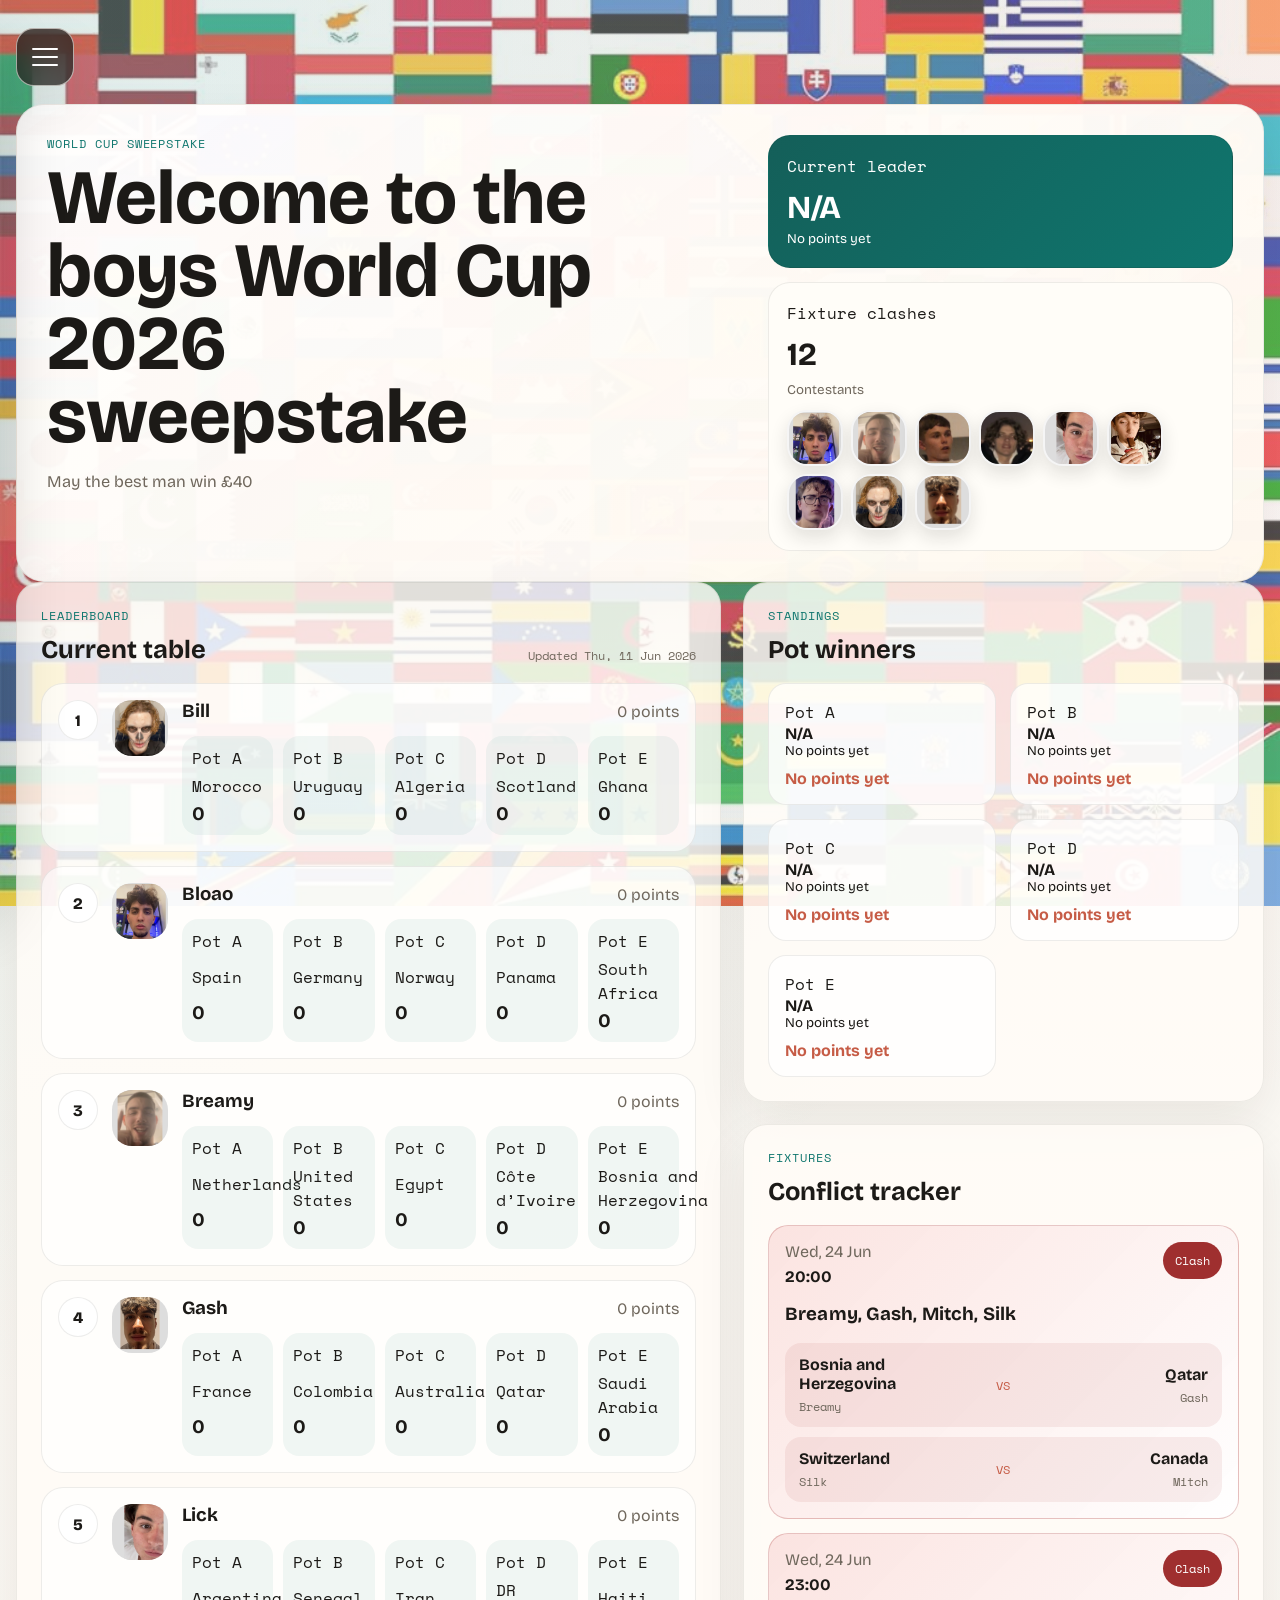
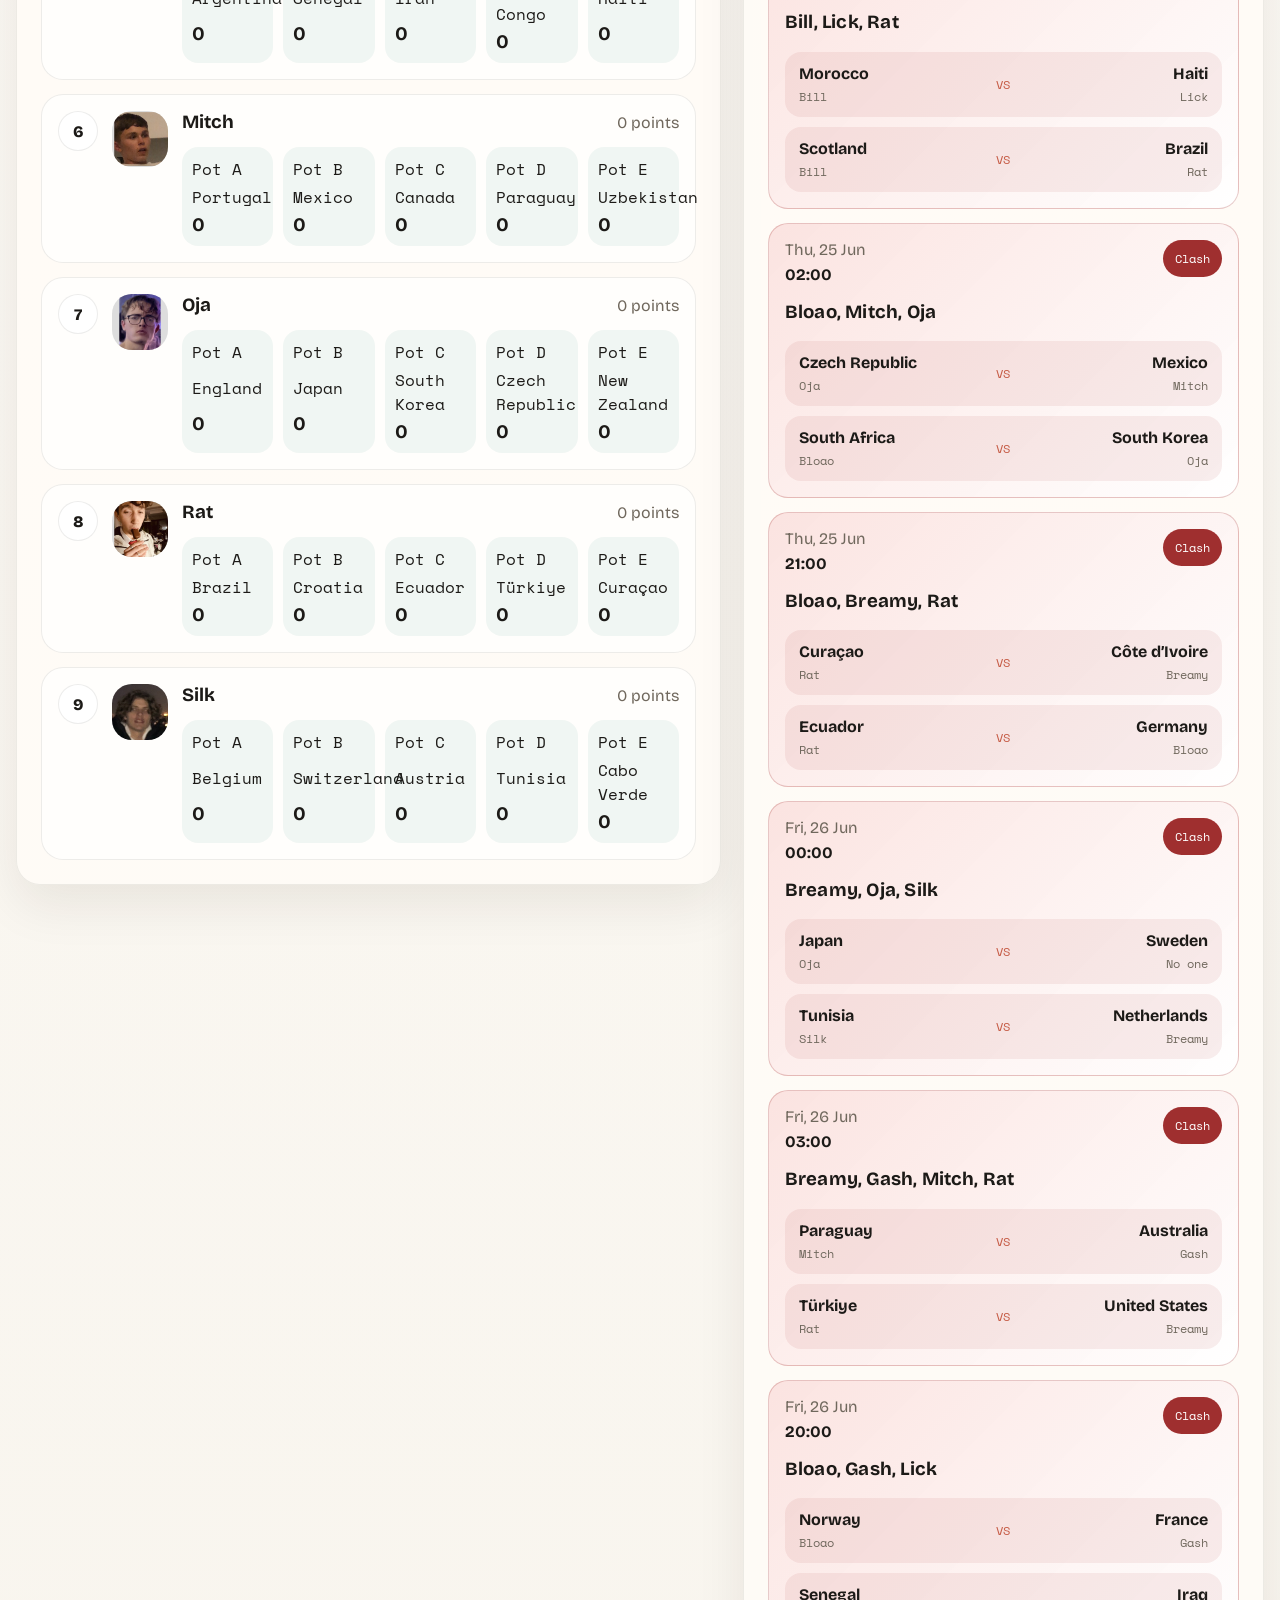
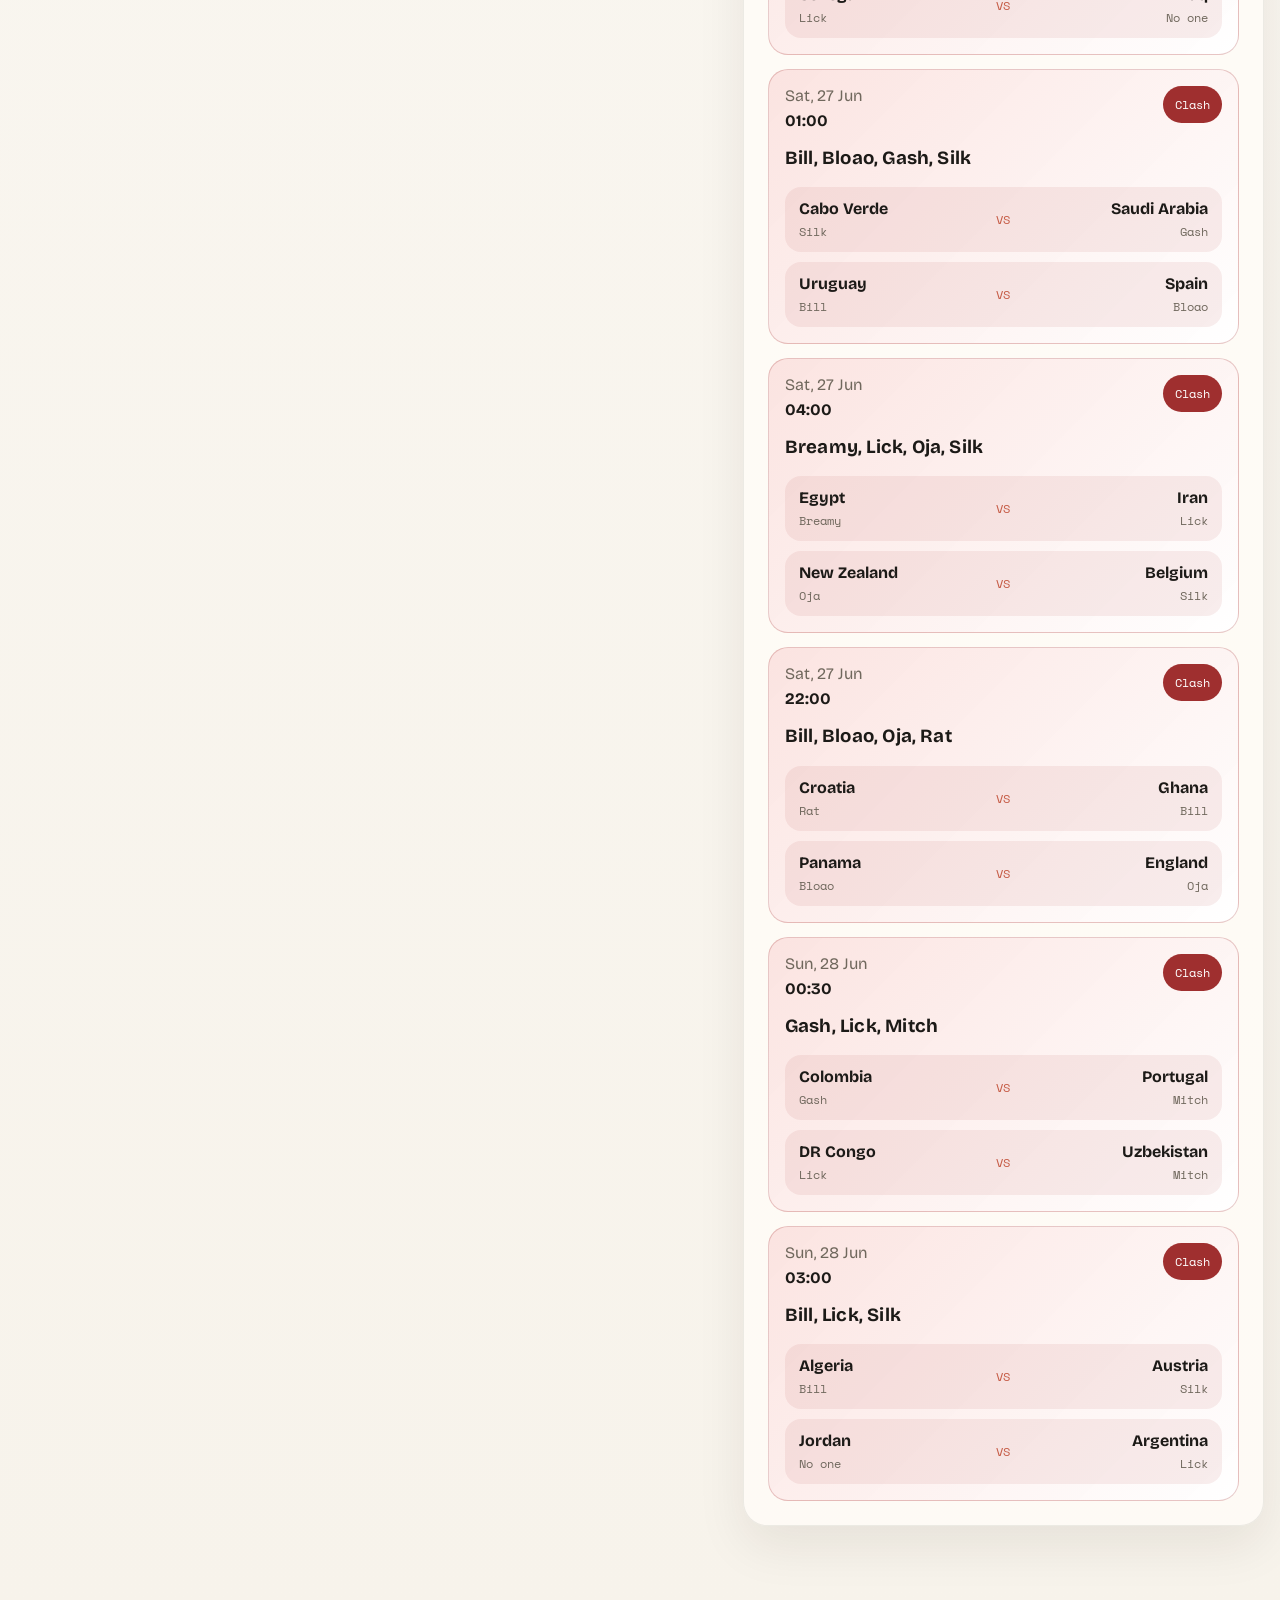
==== commit de6aac40: "Add scoring menu view for all devices" ====
--- a/index.html
+++ b/index.html
@@ -21,9 +21,10 @@
       </div>
       <nav class="drawer-nav" aria-label="Primary">
         <button class="drawer-link active" data-view-target="home" data-device="all" type="button">Home</button>
+        <button class="drawer-link" data-view-target="scoring" data-device="all" type="button">How The Points Are Calculated</button>
         <button class="drawer-link mobile-only" data-view-target="pot-winners" data-device="mobile" type="button">Pot winners</button>
         <button class="drawer-link mobile-only" data-view-target="conflict-tracker" data-device="mobile" type="button">Conflict tracker</button>
-        <button class="drawer-link" data-view-target="group-stage-tables" data-device="all" type="button">Group stage tables</button>
+        <button class="drawer-link" data-view-target="group-stage-tables" data-device="all" type="button">Group Stage Tables</button>
       </nav>
     </aside>
 
@@ -58,17 +59,6 @@
                 <div class="leaderboard-list" id="leaderboard-list"></div>
               </section>
 
-              <section class="panel scoring-panel desktop-home-only">
-                <div class="panel-heading">
-                  <div>
-                    <p class="section-kicker">Scoring</p>
-                    <h2>How points are calculated</h2>
-                  </div>
-                </div>
-                <div class="scoring-table-wrap">
-                  <table class="scoring-table" id="scoring-table"></table>
-                </div>
-              </section>
             </div>
 
             <div class="column-stack side-column desktop-home-only">
@@ -109,6 +99,22 @@
           </div>
         </section>
 
+        <section class="view" data-view="scoring">
+          <div class="single-view-shell">
+            <section class="panel">
+              <div class="panel-heading">
+                <div>
+                  <p class="section-kicker">Scoring</p>
+                  <h2>How points are calculated</h2>
+                </div>
+              </div>
+              <div class="scoring-table-wrap">
+                <table class="scoring-table" id="scoring-table"></table>
+              </div>
+            </section>
+          </div>
+        </section>
+
         <section class="view" data-view="conflict-tracker">
           <div class="single-view-shell">
             <section class="panel">
@@ -131,7 +137,7 @@
                   <p class="section-kicker">Tables</p>
                   <h2>Group stage tables</h2>
                 </div>
-                <p class="panel-note">Every picked team with the owner beside it</p>
+                <p class="panel-note" id="group-stage-note"></p>
               </div>
               <div class="group-table-grid" id="group-stage-tables"></div>
             </section>
--- a/styles.css
+++ b/styles.css
@@ -60,6 +60,7 @@
 }
 
 body[data-view="home"] .view-home,
+body[data-view="scoring"] .view[data-view="scoring"],
 body[data-view="pot-winners"] .view[data-view="pot-winners"],
 body[data-view="conflict-tracker"] .view[data-view="conflict-tracker"],
 body[data-view="group-stage-tables"] .view[data-view="group-stage-tables"] {
@@ -555,6 +556,7 @@
   border-radius: 22px;
   border: 1px solid var(--line);
   background: rgba(255, 255, 255, 0.72);
+  overflow-x: auto;
 }
 
 .table-card h3 {
@@ -565,11 +567,12 @@
 .table-card table {
   width: 100%;
   border-collapse: collapse;
+  min-width: 520px;
 }
 
 .table-card th,
 .table-card td {
-  padding: 12px 10px;
+  padding: 10px 8px;
   text-align: left;
   border-bottom: 1px solid var(--line);
   vertical-align: middle;
@@ -580,26 +583,56 @@
 }
 
 .table-row-owner {
-  display: flex;
-  align-items: center;
-  gap: 10px;
+  display: grid;
+  place-items: center;
 }
 
 .table-row-owner .avatar {
+  width: 38px;
+  height: 38px;
+  border-radius: 12px;
+}
+
+.table-rank {
   width: 42px;
-  height: 42px;
-  border-radius: 14px;
-  flex: 0 0 auto;
-}
-
-.table-row-owner strong,
-.table-row-owner span {
-  display: block;
-}
-
-.table-row-owner span {
-  color: var(--muted);
-  font-size: 0.72rem;
+  text-align: center;
+  font-weight: 800;
+}
+
+.table-owner-cell {
+  width: 56px;
+  text-align: center;
+}
+
+.table-points {
+  font-weight: 800;
+}
+
+@media (max-width: 640px) {
+  .table-card {
+    padding: 14px;
+  }
+
+  .table-card table {
+    min-width: 0;
+  }
+
+  .table-card th,
+  .table-card td {
+    padding: 9px 6px;
+    font-size: 0.86rem;
+  }
+
+  .table-row-owner .avatar {
+    width: 32px;
+    height: 32px;
+    border-radius: 10px;
+  }
+
+  .table-rank,
+  .table-owner-cell {
+    width: 38px;
+  }
 }
 
 .single-view-shell {
@@ -627,7 +660,6 @@
     grid-template-columns: 1fr;
   }
 
-  .hero-panel,
   .desktop-home-only {
     display: none;
   }
@@ -638,6 +670,11 @@
   }
 
   .pick-breakdown {
+    grid-template-columns: repeat(2, minmax(0, 1fr));
+  }
+
+  .hero-panel {
+    display: grid;
     grid-template-columns: repeat(2, minmax(0, 1fr));
   }
 }
@@ -678,6 +715,10 @@
     grid-template-columns: 1fr;
   }
 
+  .hero-panel {
+    grid-template-columns: 1fr;
+  }
+
   .leader-head,
   .fixture-slot,
   .panel-heading {
